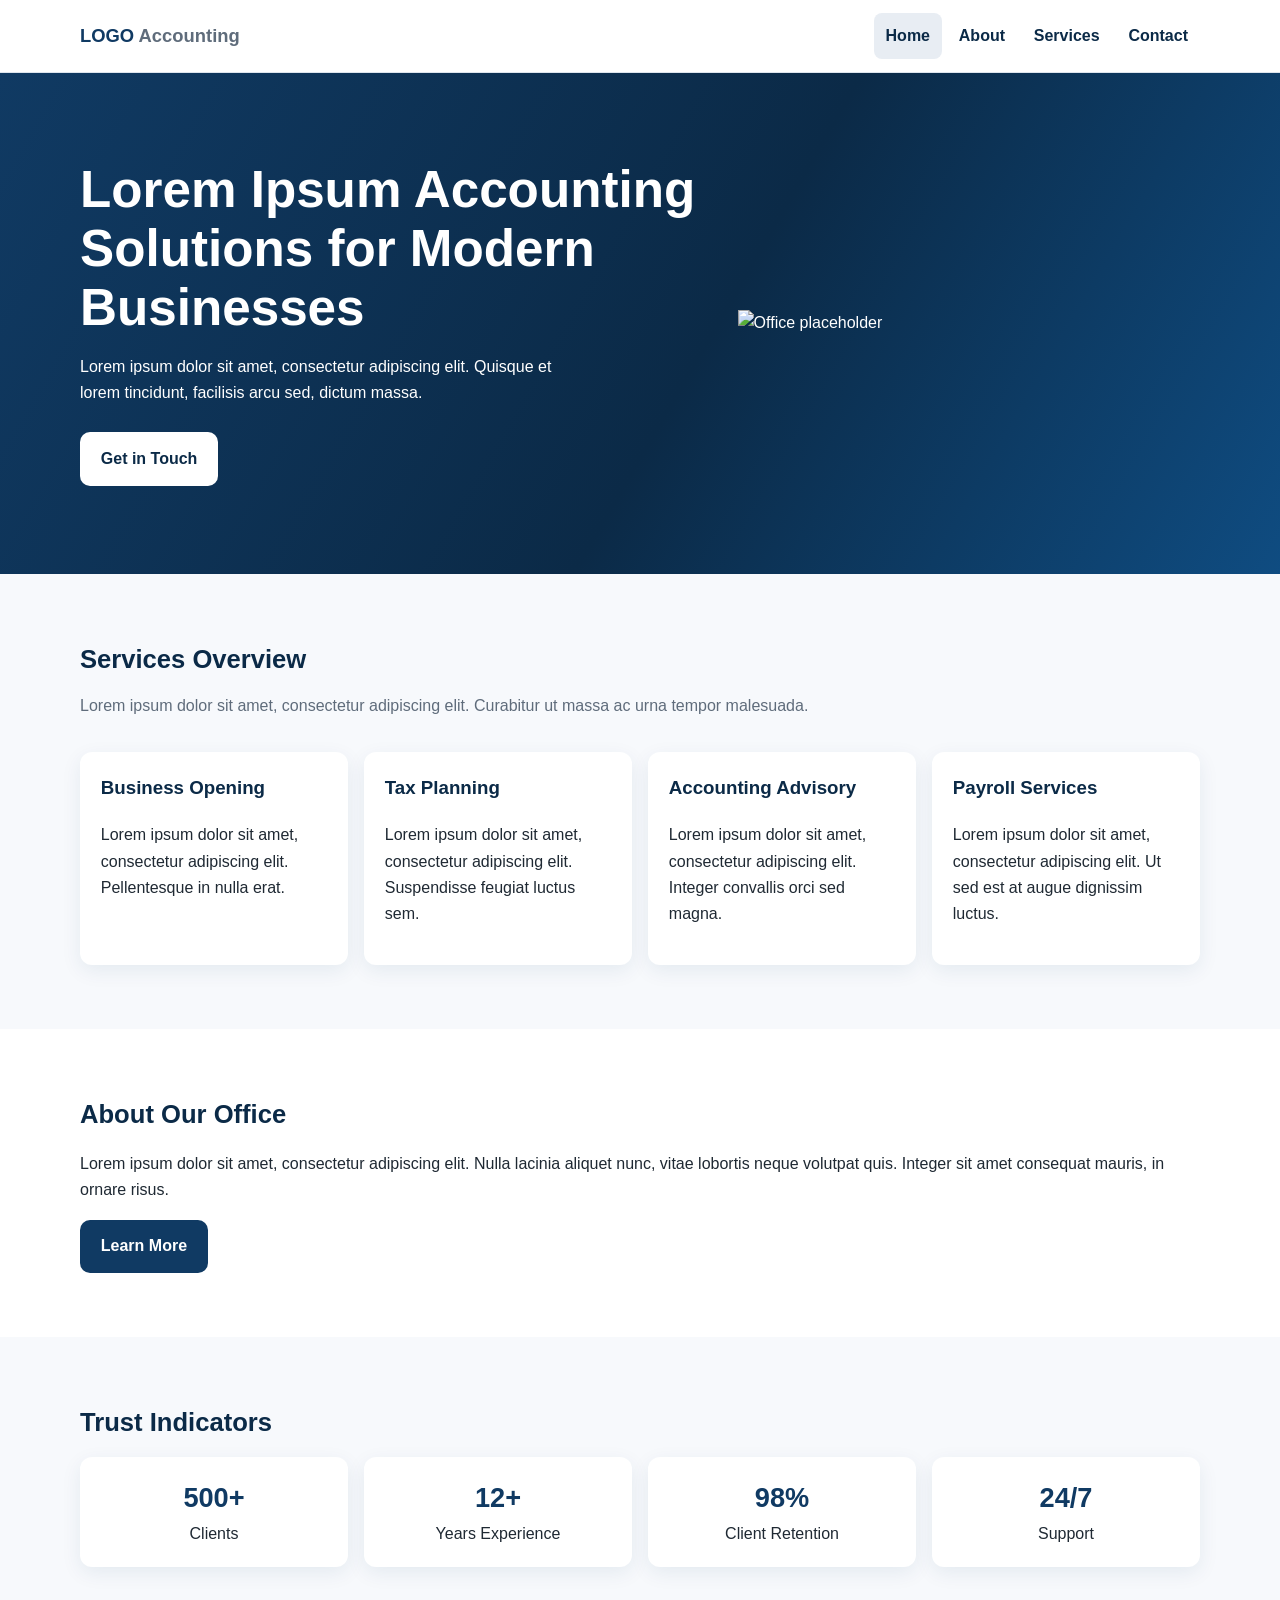
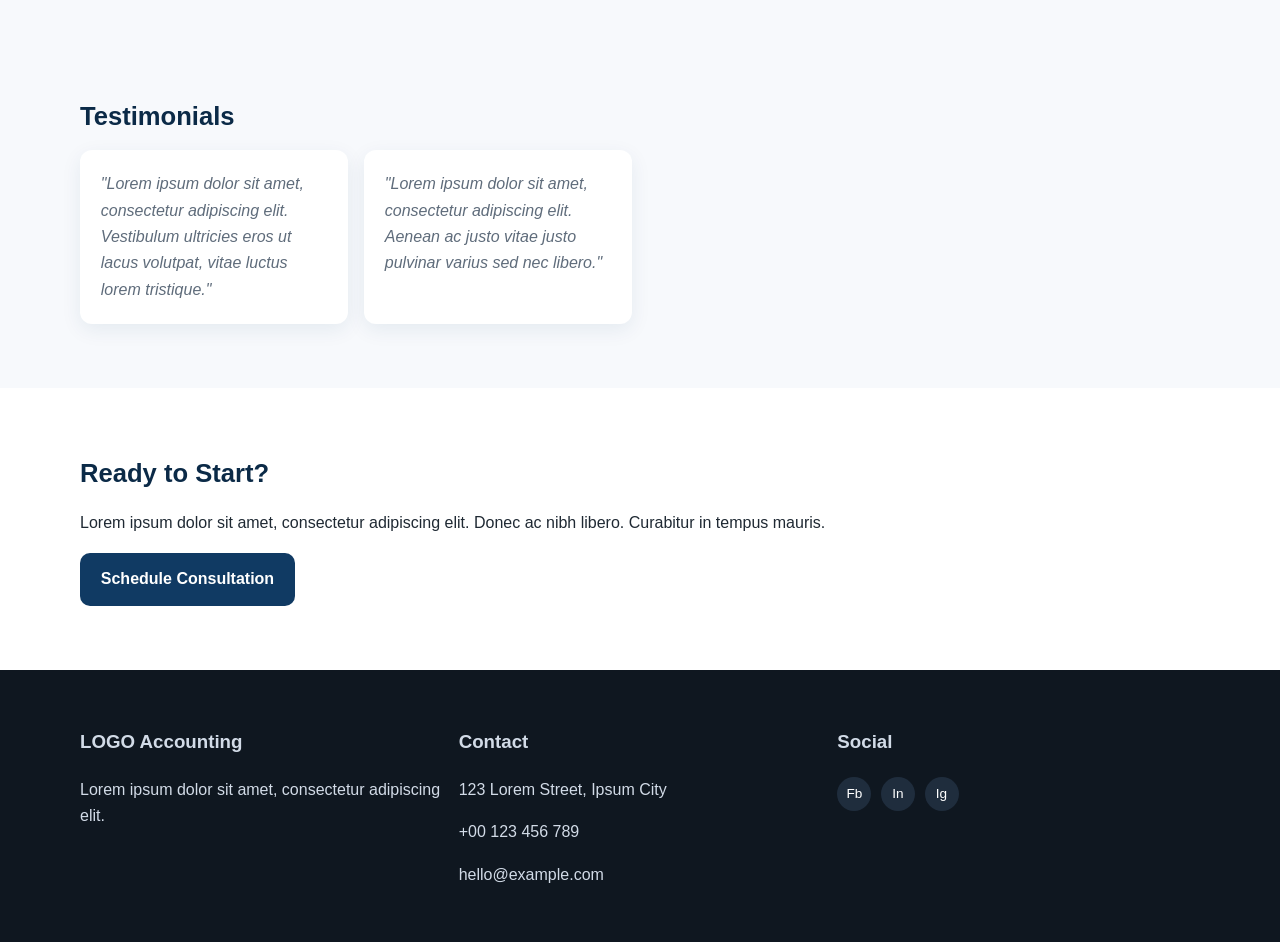
==== index.html @ 0f89babb "Move accounting website files to project root" ====
<!DOCTYPE html>
<html lang="en">
  <head>
    <meta charset="UTF-8" />
    <meta name="viewport" content="width=device-width, initial-scale=1.0" />
    <meta
      name="description"
      content="Lorem ipsum dolor sit amet, consectetur adipiscing elit. Integer euismod volutpat nunc in tincidunt."
    />
    <title>Accounting Office | Home</title>
    <link rel="stylesheet" href="assets/css/style.css" />
    <script src="assets/js/main.js" defer></script>
  </head>
  <body>
    <header class="site-header">
      <div class="container nav-wrap">
        <a href="index.html" class="logo">LOGO <span>Accounting</span></a>
        <button class="menu-toggle" aria-label="Toggle menu" aria-expanded="false">☰</button>
        <nav class="nav-links" aria-label="Primary navigation">
          <ul>
            <li><a class="active" href="index.html">Home</a></li>
            <li><a href="about.html">About</a></li>
            <li><a href="services.html">Services</a></li>
            <li><a href="contact.html">Contact</a></li>
          </ul>
        </nav>
      </div>
    </header>

    <main>
      <section class="hero fade-in">
        <div class="container hero-grid">
          <div>
            <h1>Lorem Ipsum Accounting Solutions for Modern Businesses</h1>
            <p>
              Lorem ipsum dolor sit amet, consectetur adipiscing elit. Quisque et
              lorem tincidunt, facilisis arcu sed, dictum massa.
            </p>
            <a class="btn btn-primary" href="contact.html">Get in Touch</a>
          </div>
          <img src="https://placehold.co/640x420/e8edf3/103a63?text=Accounting+Office" alt="Office placeholder" />
        </div>
      </section>

      <section class="section" id="services-overview">
        <div class="container">
          <h2>Services Overview</h2>
          <p class="section-subtitle">
            Lorem ipsum dolor sit amet, consectetur adipiscing elit. Curabitur ut
            massa ac urna tempor malesuada.
          </p>
          <div class="card-grid">
            <article class="card">
              <h3>Business Opening</h3>
              <p>Lorem ipsum dolor sit amet, consectetur adipiscing elit. Pellentesque in nulla erat.</p>
            </article>
            <article class="card">
              <h3>Tax Planning</h3>
              <p>Lorem ipsum dolor sit amet, consectetur adipiscing elit. Suspendisse feugiat luctus sem.</p>
            </article>
            <article class="card">
              <h3>Accounting Advisory</h3>
              <p>Lorem ipsum dolor sit amet, consectetur adipiscing elit. Integer convallis orci sed magna.</p>
            </article>
            <article class="card">
              <h3>Payroll Services</h3>
              <p>Lorem ipsum dolor sit amet, consectetur adipiscing elit. Ut sed est at augue dignissim luctus.</p>
            </article>
          </div>
        </div>
      </section>

      <section class="section about-preview">
        <div class="container">
          <h2>About Our Office</h2>
          <p>
            Lorem ipsum dolor sit amet, consectetur adipiscing elit. Nulla lacinia
            aliquet nunc, vitae lobortis neque volutpat quis. Integer sit amet
            consequat mauris, in ornare risus.
          </p>
          <a class="btn btn-secondary" href="about.html">Learn More</a>
        </div>
      </section>

      <section class="section">
        <div class="container">
          <h2>Trust Indicators</h2>
          <div class="stats-grid">
            <div class="stat"><strong>500+</strong>Clients</div>
            <div class="stat"><strong>12+</strong>Years Experience</div>
            <div class="stat"><strong>98%</strong>Client Retention</div>
            <div class="stat"><strong>24/7</strong>Support</div>
          </div>
        </div>
      </section>

      <section class="section testimonials">
        <div class="container">
          <h2>Testimonials</h2>
          <div class="card-grid">
            <article class="card">
              <blockquote>
                "Lorem ipsum dolor sit amet, consectetur adipiscing elit. Vestibulum
                ultricies eros ut lacus volutpat, vitae luctus lorem tristique."
              </blockquote>
            </article>
            <article class="card">
              <blockquote>
                "Lorem ipsum dolor sit amet, consectetur adipiscing elit. Aenean ac
                justo vitae justo pulvinar varius sed nec libero."
              </blockquote>
            </article>
          </div>
        </div>
      </section>

      <section class="section cta">
        <div class="container">
          <h2>Ready to Start?</h2>
          <p>
            Lorem ipsum dolor sit amet, consectetur adipiscing elit. Donec ac nibh
            libero. Curabitur in tempus mauris.
          </p>
          <a class="btn btn-secondary" href="contact.html">Schedule Consultation</a>
        </div>
      </section>
    </main>

    <footer class="site-footer">
      <div class="container footer-grid">
        <div>
          <h3>LOGO Accounting</h3>
          <p>Lorem ipsum dolor sit amet, consectetur adipiscing elit.</p>
        </div>
        <div>
          <h3>Contact</h3>
          <p>123 Lorem Street, Ipsum City</p>
          <p>+00 123 456 789</p>
          <p>hello@example.com</p>
        </div>
        <div>
          <h3>Social</h3>
          <ul class="social-list">
            <li><a href="#" aria-label="Facebook">Fb</a></li>
            <li><a href="#" aria-label="LinkedIn">In</a></li>
            <li><a href="#" aria-label="Instagram">Ig</a></li>
          </ul>
        </div>
      </div>
    </footer>
  </body>
</html>
---- assets/css/style.css ----
:root {
  --color-primary: #103a63;
  --color-primary-dark: #0b2a47;
  --color-secondary: #e8edf3;
  --color-text: #1f2933;
  --color-muted: #5f6c7b;
  --color-bg: #f7f9fc;
  --color-white: #ffffff;
  --shadow-sm: 0 6px 20px rgba(16, 58, 99, 0.08);
  --shadow-md: 0 14px 30px rgba(16, 58, 99, 0.12);
  --radius: 12px;
  --container: 1120px;
}

* {
  box-sizing: border-box;
}

html {
  scroll-behavior: smooth;
}

body {
  margin: 0;
  font-family: "Inter", "Segoe UI", Arial, sans-serif;
  color: var(--color-text);
  background: var(--color-bg);
  line-height: 1.65;
}

a {
  color: inherit;
  text-decoration: none;
}

img {
  max-width: 100%;
  display: block;
}

.container {
  width: min(100% - 2rem, var(--container));
  margin-inline: auto;
}

.section {
  padding: 4rem 0;
}

.section h2 {
  margin: 0 0 0.85rem;
  font-size: clamp(1.5rem, 2vw, 2rem);
  color: var(--color-primary-dark);
}

.section-subtitle {
  margin: 0 0 2rem;
  color: var(--color-muted);
}

.site-header {
  position: sticky;
  top: 0;
  z-index: 1000;
  background: rgba(255, 255, 255, 0.95);
  backdrop-filter: blur(5px);
  border-bottom: 1px solid #dee5ed;
}

.nav-wrap {
  display: flex;
  align-items: center;
  justify-content: space-between;
  min-height: 72px;
  gap: 1rem;
}

.logo {
  font-size: 1.15rem;
  font-weight: 800;
  color: var(--color-primary);
}

.logo span {
  color: var(--color-muted);
}

.menu-toggle {
  border: 0;
  background: transparent;
  font-size: 1.6rem;
  color: var(--color-primary);
  cursor: pointer;
}

.nav-links {
  display: none;
  position: absolute;
  top: 72px;
  left: 0;
  right: 0;
  background: var(--color-white);
  border-bottom: 1px solid #dee5ed;
  box-shadow: var(--shadow-sm);
  padding: 1rem;
}

.nav-links.open {
  display: block;
}

.nav-links ul {
  list-style: none;
  margin: 0;
  padding: 0;
  display: grid;
  gap: 0.5rem;
}

.nav-links a {
  display: block;
  padding: 0.6rem 0.75rem;
  border-radius: 8px;
  color: var(--color-primary-dark);
  font-weight: 600;
}

.nav-links a:hover,
.nav-links a.active {
  background: var(--color-secondary);
}

.hero {
  background: linear-gradient(120deg, #103a63 0%, #0b2a47 55%, #0f4c81 100%);
  color: var(--color-white);
  padding: 5.5rem 0;
}

.hero-grid {
  display: grid;
  gap: 2rem;
  align-items: center;
}

.hero h1 {
  margin: 0 0 1rem;
  font-size: clamp(2rem, 4.2vw, 3.2rem);
  line-height: 1.15;
}

.hero p {
  margin: 0 0 1.6rem;
  max-width: 56ch;
}

.btn {
  display: inline-block;
  padding: 0.85rem 1.3rem;
  border-radius: 10px;
  font-weight: 700;
  transition: transform 0.2s ease, box-shadow 0.2s ease;
}

.btn-primary {
  background: var(--color-white);
  color: var(--color-primary-dark);
}

.btn-secondary {
  background: var(--color-primary);
  color: var(--color-white);
}

.btn:hover {
  transform: translateY(-2px);
  box-shadow: var(--shadow-sm);
}

.card-grid {
  display: grid;
  gap: 1rem;
}

.card {
  background: var(--color-white);
  border-radius: var(--radius);
  padding: 1.3rem;
  box-shadow: var(--shadow-sm);
}

.card h3 {
  margin-top: 0;
  color: var(--color-primary-dark);
}

.about-preview,
.cta {
  background: var(--color-white);
}

.stats-grid {
  display: grid;
  grid-template-columns: repeat(2, minmax(0, 1fr));
  gap: 1rem;
}

.stat {
  text-align: center;
  padding: 1.2rem;
  background: var(--color-white);
  border-radius: var(--radius);
  box-shadow: var(--shadow-sm);
}

.stat strong {
  display: block;
  font-size: 1.7rem;
  color: var(--color-primary);
}

.testimonials blockquote {
  margin: 0;
  font-style: italic;
  color: var(--color-muted);
}

.team-grid {
  display: grid;
  gap: 1rem;
}

.team-card {
  background: var(--color-white);
  border-radius: var(--radius);
  box-shadow: var(--shadow-sm);
  overflow: hidden;
}

.team-card img {
  width: 100%;
  aspect-ratio: 4 / 3;
  object-fit: cover;
}

.team-content {
  padding: 1rem;
}

.service-list {
  display: grid;
  gap: 1rem;
}

.contact-grid {
  display: grid;
  gap: 1.2rem;
}

.contact-form {
  background: var(--color-white);
  border-radius: var(--radius);
  box-shadow: var(--shadow-sm);
  padding: 1.2rem;
}

.form-group {
  display: grid;
  gap: 0.35rem;
  margin-bottom: 0.9rem;
}

input,
textarea {
  width: 100%;
  border: 1px solid #cad5e2;
  border-radius: 8px;
  padding: 0.8rem;
  font: inherit;
}

textarea {
  min-height: 140px;
  resize: vertical;
}

.contact-card {
  background: var(--color-white);
  border-radius: var(--radius);
  box-shadow: var(--shadow-sm);
  padding: 1.2rem;
}

.site-footer {
  background: #0f1720;
  color: #d2dbe7;
  padding: 2.4rem 0;
}

.footer-grid {
  display: grid;
  gap: 1rem;
}

.social-list {
  list-style: none;
  display: flex;
  gap: 0.6rem;
  padding: 0;
  margin: 0.8rem 0 0;
}

.social-list a {
  display: inline-flex;
  width: 34px;
  height: 34px;
  border-radius: 50%;
  background: #1f2d3d;
  align-items: center;
  justify-content: center;
  color: #fff;
  font-size: 0.85rem;
}

.fade-in {
  animation: fadeIn 0.8s ease;
}

@keyframes fadeIn {
  from {
    opacity: 0;
    transform: translateY(10px);
  }
  to {
    opacity: 1;
    transform: translateY(0);
  }
}

@media (min-width: 768px) {
  .menu-toggle {
    display: none;
  }

  .nav-links {
    display: block;
    position: static;
    border: 0;
    box-shadow: none;
    padding: 0;
  }

  .nav-links ul {
    display: flex;
    gap: 0.3rem;
  }

  .hero-grid {
    grid-template-columns: 1.15fr 0.85fr;
  }

  .card-grid {
    grid-template-columns: repeat(2, minmax(0, 1fr));
  }

  .team-grid {
    grid-template-columns: repeat(3, minmax(0, 1fr));
  }

  .service-list {
    grid-template-columns: repeat(2, minmax(0, 1fr));
  }

  .contact-grid {
    grid-template-columns: 1.2fr 0.8fr;
  }

  .footer-grid {
    grid-template-columns: repeat(3, minmax(0, 1fr));
  }
}

@media (min-width: 980px) {
  .card-grid {
    grid-template-columns: repeat(4, minmax(0, 1fr));
  }

  .stats-grid {
    grid-template-columns: repeat(4, minmax(0, 1fr));
  }
}
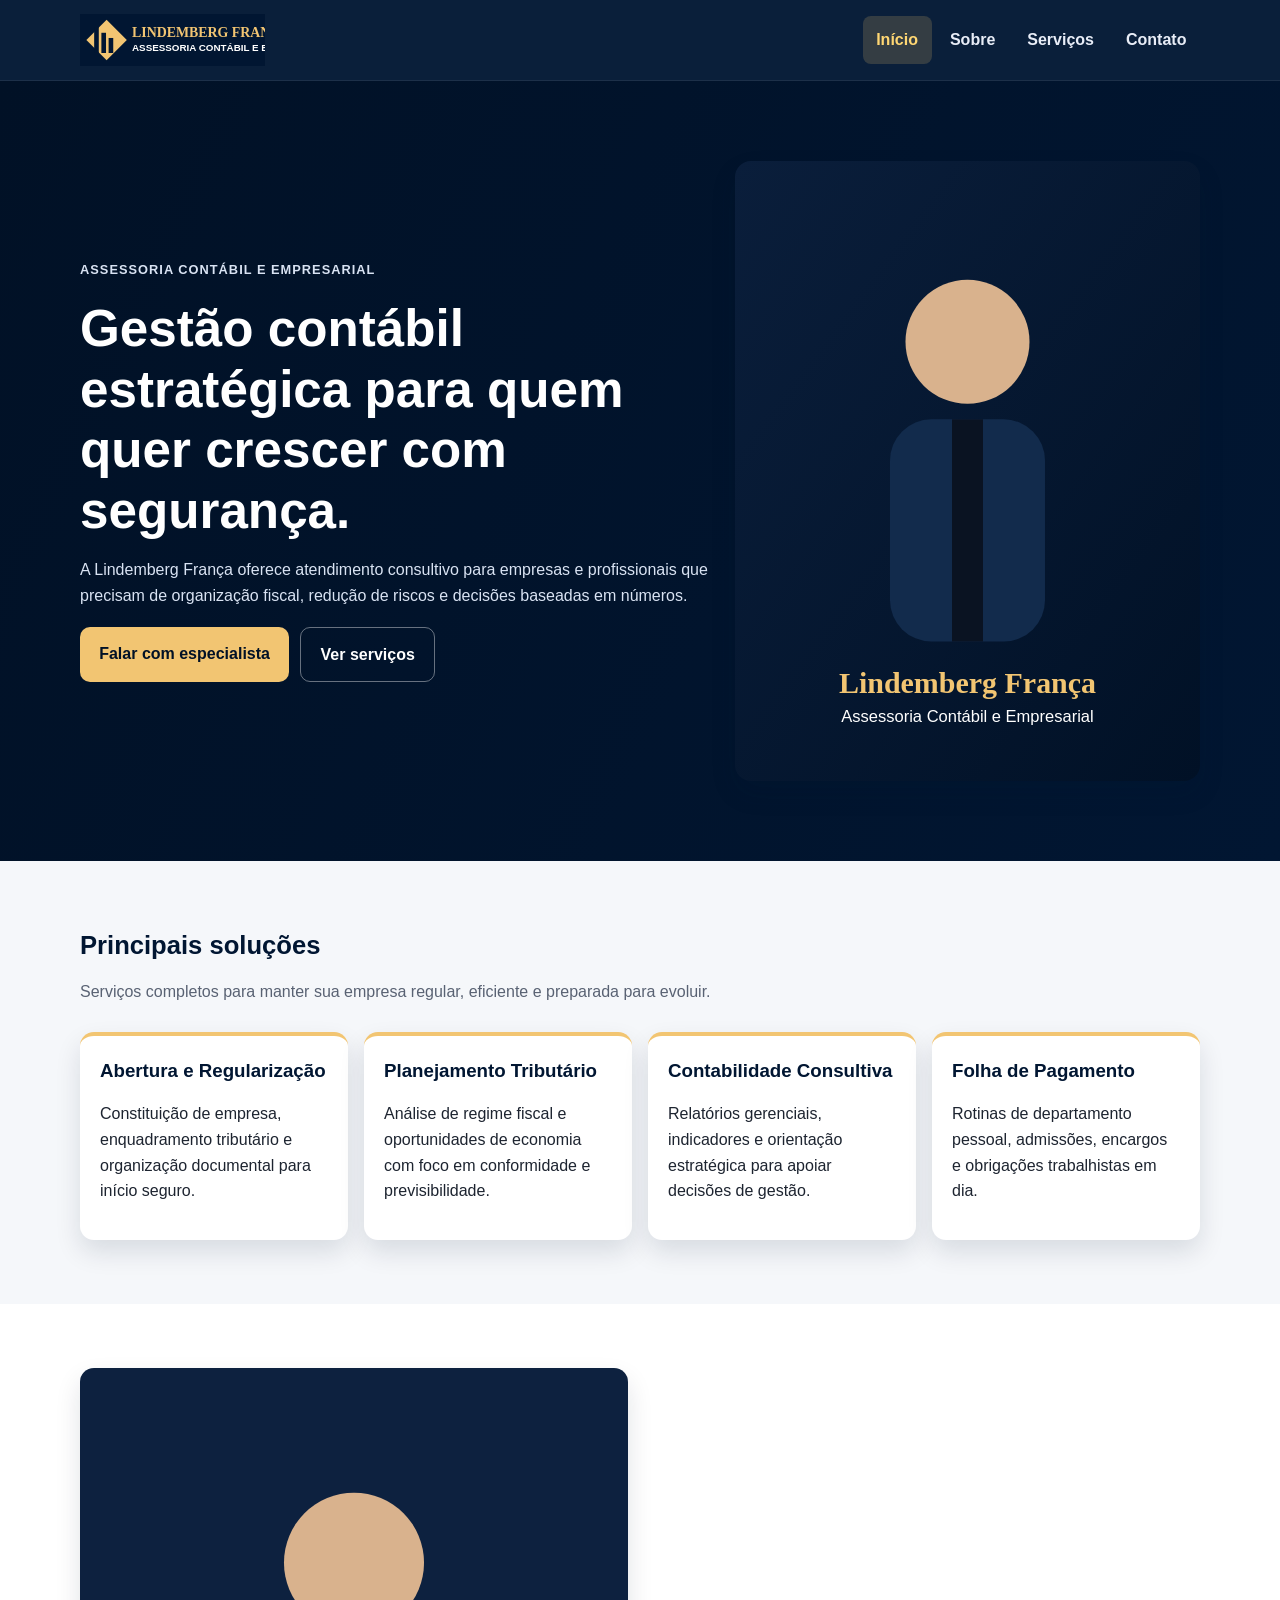
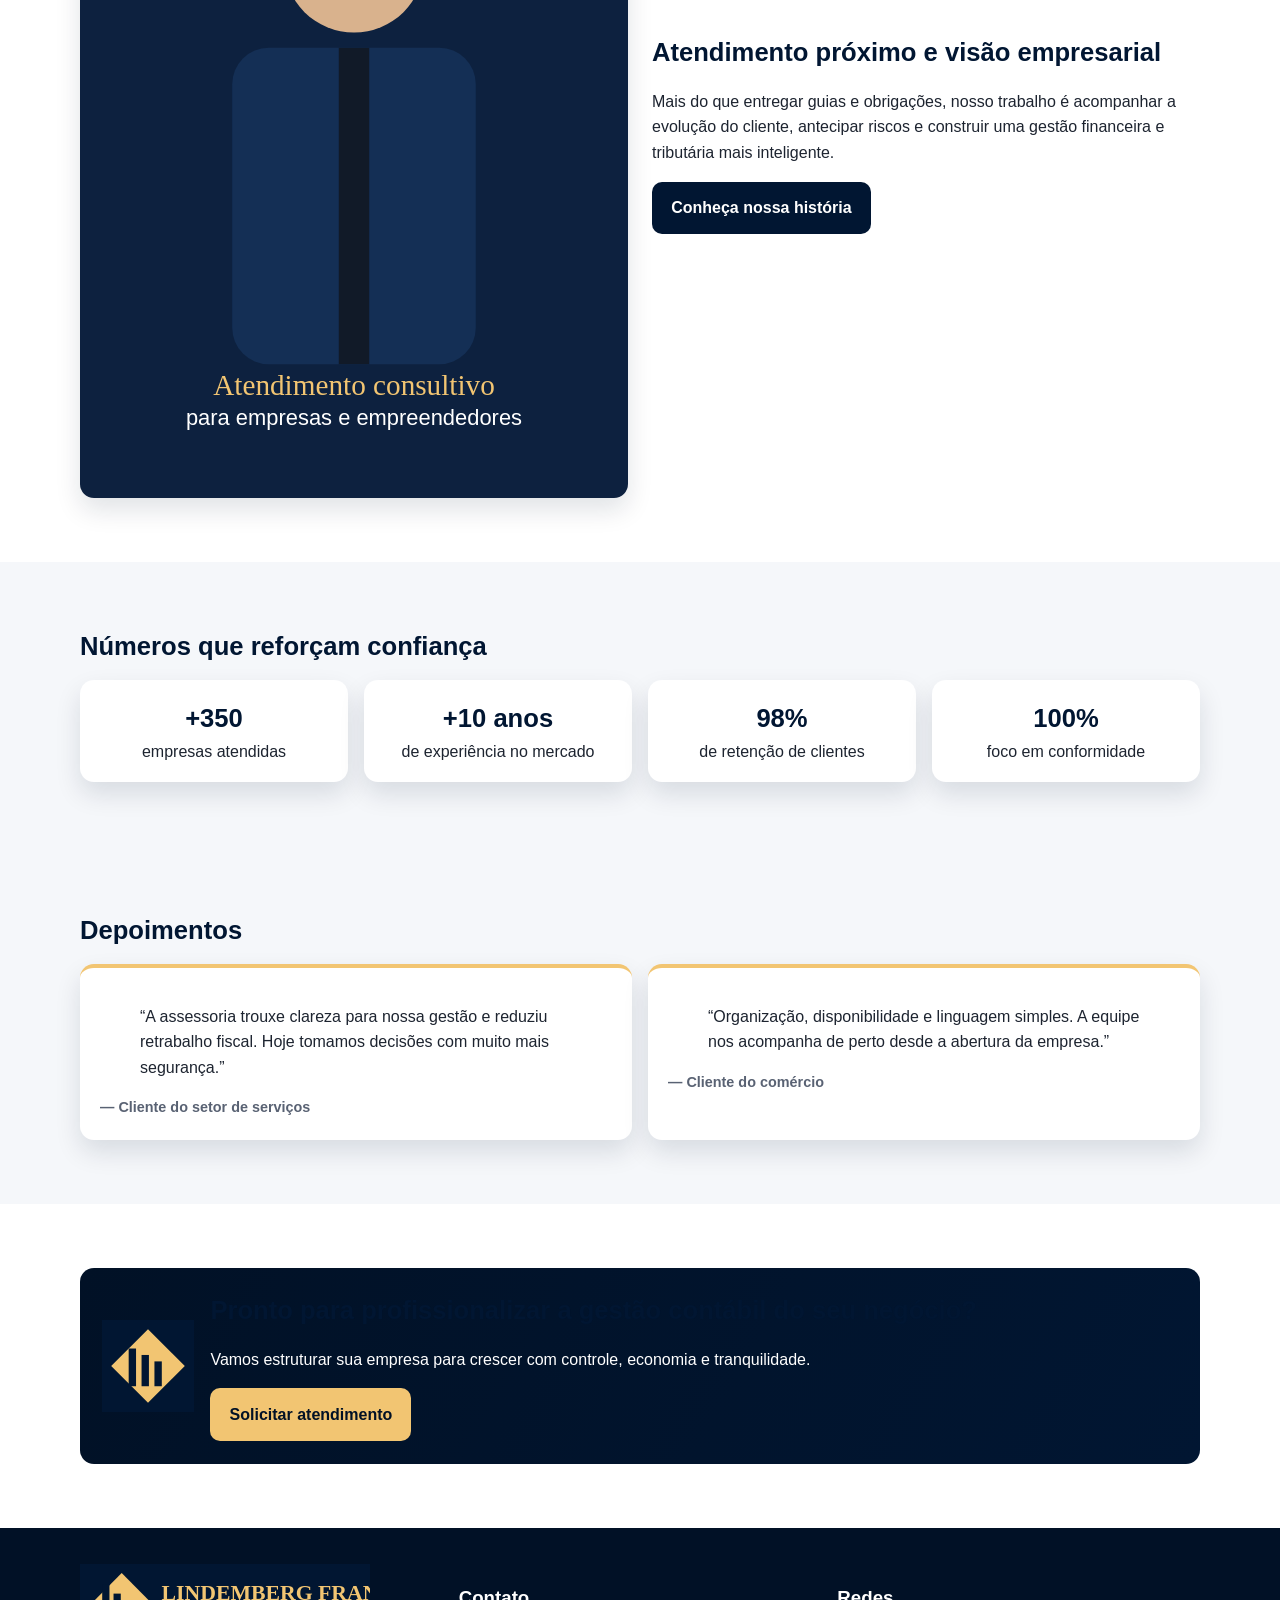
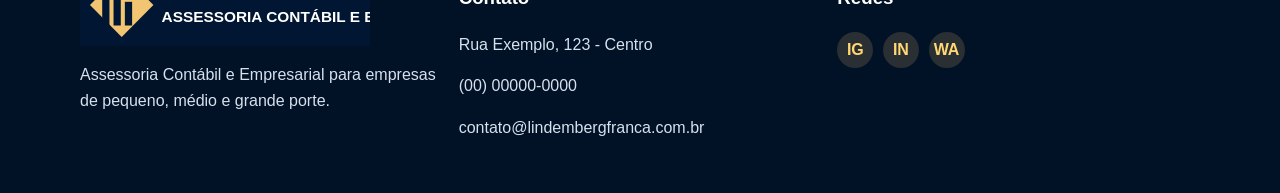
==== commit df048c89: "Replace binary image assets with SVG to unblock PR creation" ====
--- a/index.html
+++ b/index.html
@@ -1,27 +1,29 @@
 <!DOCTYPE html>
-<html lang="en">
+<html lang="pt-BR">
   <head>
     <meta charset="UTF-8" />
     <meta name="viewport" content="width=device-width, initial-scale=1.0" />
     <meta
       name="description"
-      content="Lorem ipsum dolor sit amet, consectetur adipiscing elit. Integer euismod volutpat nunc in tincidunt."
+      content="Lindemberg França Assessoria Contábil e Empresarial: abertura de empresa, contabilidade, planejamento tributário, folha e consultoria para crescimento com segurança."
     />
-    <title>Accounting Office | Home</title>
+    <title>Lindemberg França | Assessoria Contábil e Empresarial</title>
     <link rel="stylesheet" href="assets/css/style.css" />
     <script src="assets/js/main.js" defer></script>
   </head>
   <body>
     <header class="site-header">
       <div class="container nav-wrap">
-        <a href="index.html" class="logo">LOGO <span>Accounting</span></a>
-        <button class="menu-toggle" aria-label="Toggle menu" aria-expanded="false">☰</button>
-        <nav class="nav-links" aria-label="Primary navigation">
+        <a href="index.html" class="logo" aria-label="Página inicial">
+          <img src="assets/img/logo-horizontal.svg" alt="Lindemberg França Assessoria Contábil e Empresarial" />
+        </a>
+        <button class="menu-toggle" aria-label="Abrir menu" aria-expanded="false">☰</button>
+        <nav class="nav-links" aria-label="Navegação principal">
           <ul>
-            <li><a class="active" href="index.html">Home</a></li>
-            <li><a href="about.html">About</a></li>
-            <li><a href="services.html">Services</a></li>
-            <li><a href="contact.html">Contact</a></li>
+            <li><a class="active" href="index.html">Início</a></li>
+            <li><a href="about.html">Sobre</a></li>
+            <li><a href="services.html">Serviços</a></li>
+            <li><a href="contact.html">Contato</a></li>
           </ul>
         </nav>
       </div>
@@ -31,97 +33,100 @@
       <section class="hero fade-in">
         <div class="container hero-grid">
           <div>
-            <h1>Lorem Ipsum Accounting Solutions for Modern Businesses</h1>
+            <p class="kicker">ASSESSORIA CONTÁBIL E EMPRESARIAL</p>
+            <h1>Gestão contábil estratégica para quem quer crescer com segurança.</h1>
             <p>
-              Lorem ipsum dolor sit amet, consectetur adipiscing elit. Quisque et
-              lorem tincidunt, facilisis arcu sed, dictum massa.
+              A Lindemberg França oferece atendimento consultivo para empresas e profissionais
+              que precisam de organização fiscal, redução de riscos e decisões baseadas em números.
             </p>
-            <a class="btn btn-primary" href="contact.html">Get in Touch</a>
+            <div class="hero-actions">
+              <a class="btn btn-gold" href="contact.html">Falar com especialista</a>
+              <a class="btn btn-outline" href="services.html">Ver serviços</a>
+            </div>
           </div>
-          <img src="https://placehold.co/640x420/e8edf3/103a63?text=Accounting+Office" alt="Office placeholder" />
+          <img src="assets/img/lindemberg-perfil-1.svg" alt="Contador Lindemberg França" class="hero-photo" />
         </div>
       </section>
 
       <section class="section" id="services-overview">
         <div class="container">
-          <h2>Services Overview</h2>
-          <p class="section-subtitle">
-            Lorem ipsum dolor sit amet, consectetur adipiscing elit. Curabitur ut
-            massa ac urna tempor malesuada.
-          </p>
+          <h2>Principais soluções</h2>
+          <p class="section-subtitle">Serviços completos para manter sua empresa regular, eficiente e preparada para evoluir.</p>
           <div class="card-grid">
             <article class="card">
-              <h3>Business Opening</h3>
-              <p>Lorem ipsum dolor sit amet, consectetur adipiscing elit. Pellentesque in nulla erat.</p>
+              <h3>Abertura e Regularização</h3>
+              <p>Constituição de empresa, enquadramento tributário e organização documental para início seguro.</p>
             </article>
             <article class="card">
-              <h3>Tax Planning</h3>
-              <p>Lorem ipsum dolor sit amet, consectetur adipiscing elit. Suspendisse feugiat luctus sem.</p>
+              <h3>Planejamento Tributário</h3>
+              <p>Análise de regime fiscal e oportunidades de economia com foco em conformidade e previsibilidade.</p>
             </article>
             <article class="card">
-              <h3>Accounting Advisory</h3>
-              <p>Lorem ipsum dolor sit amet, consectetur adipiscing elit. Integer convallis orci sed magna.</p>
+              <h3>Contabilidade Consultiva</h3>
+              <p>Relatórios gerenciais, indicadores e orientação estratégica para apoiar decisões de gestão.</p>
             </article>
             <article class="card">
-              <h3>Payroll Services</h3>
-              <p>Lorem ipsum dolor sit amet, consectetur adipiscing elit. Ut sed est at augue dignissim luctus.</p>
+              <h3>Folha de Pagamento</h3>
+              <p>Rotinas de departamento pessoal, admissões, encargos e obrigações trabalhistas em dia.</p>
             </article>
           </div>
         </div>
       </section>
 
       <section class="section about-preview">
-        <div class="container">
-          <h2>About Our Office</h2>
-          <p>
-            Lorem ipsum dolor sit amet, consectetur adipiscing elit. Nulla lacinia
-            aliquet nunc, vitae lobortis neque volutpat quis. Integer sit amet
-            consequat mauris, in ornare risus.
-          </p>
-          <a class="btn btn-secondary" href="about.html">Learn More</a>
+        <div class="container split">
+          <img src="assets/img/lindemberg-perfil-3.svg" alt="Lindemberg França em retrato profissional" class="portrait" />
+          <div>
+            <h2>Atendimento próximo e visão empresarial</h2>
+            <p>
+              Mais do que entregar guias e obrigações, nosso trabalho é acompanhar a evolução do cliente,
+              antecipar riscos e construir uma gestão financeira e tributária mais inteligente.
+            </p>
+            <a class="btn btn-navy" href="about.html">Conheça nossa história</a>
+          </div>
         </div>
       </section>
 
       <section class="section">
         <div class="container">
-          <h2>Trust Indicators</h2>
+          <h2>Números que reforçam confiança</h2>
           <div class="stats-grid">
-            <div class="stat"><strong>500+</strong>Clients</div>
-            <div class="stat"><strong>12+</strong>Years Experience</div>
-            <div class="stat"><strong>98%</strong>Client Retention</div>
-            <div class="stat"><strong>24/7</strong>Support</div>
+            <div class="stat"><strong>+350</strong>empresas atendidas</div>
+            <div class="stat"><strong>+10 anos</strong>de experiência no mercado</div>
+            <div class="stat"><strong>98%</strong>de retenção de clientes</div>
+            <div class="stat"><strong>100%</strong>foco em conformidade</div>
           </div>
         </div>
       </section>
 
       <section class="section testimonials">
         <div class="container">
-          <h2>Testimonials</h2>
-          <div class="card-grid">
+          <h2>Depoimentos</h2>
+          <div class="card-grid cols-2">
             <article class="card">
               <blockquote>
-                "Lorem ipsum dolor sit amet, consectetur adipiscing elit. Vestibulum
-                ultricies eros ut lacus volutpat, vitae luctus lorem tristique."
+                “A assessoria trouxe clareza para nossa gestão e reduziu retrabalho fiscal. Hoje tomamos decisões com muito mais segurança.”
               </blockquote>
+              <p class="quote-author">— Cliente do setor de serviços</p>
             </article>
             <article class="card">
               <blockquote>
-                "Lorem ipsum dolor sit amet, consectetur adipiscing elit. Aenean ac
-                justo vitae justo pulvinar varius sed nec libero."
+                “Organização, disponibilidade e linguagem simples. A equipe nos acompanha de perto desde a abertura da empresa.”
               </blockquote>
+              <p class="quote-author">— Cliente do comércio</p>
             </article>
           </div>
         </div>
       </section>
 
       <section class="section cta">
-        <div class="container">
-          <h2>Ready to Start?</h2>
-          <p>
-            Lorem ipsum dolor sit amet, consectetur adipiscing elit. Donec ac nibh
-            libero. Curabitur in tempus mauris.
-          </p>
-          <a class="btn btn-secondary" href="contact.html">Schedule Consultation</a>
+        <div class="container cta-box">
+          <img src="assets/img/logo-icone.svg" alt="Ícone da marca Lindemberg França" />
+          <div>
+            <h2>Pronto para profissionalizar a gestão contábil do seu negócio?</h2>
+            <p>Vamos estruturar sua empresa para crescer com controle, economia e tranquilidade.</p>
+            <a class="btn btn-gold" href="contact.html">Solicitar atendimento</a>
+          </div>
         </div>
       </section>
     </main>
@@ -129,21 +134,21 @@
     <footer class="site-footer">
       <div class="container footer-grid">
         <div>
-          <h3>LOGO Accounting</h3>
-          <p>Lorem ipsum dolor sit amet, consectetur adipiscing elit.</p>
+          <img src="assets/img/logo-horizontal.svg" alt="Lindemberg França" class="footer-logo" />
+          <p>Assessoria Contábil e Empresarial para empresas de pequeno, médio e grande porte.</p>
         </div>
         <div>
-          <h3>Contact</h3>
-          <p>123 Lorem Street, Ipsum City</p>
-          <p>+00 123 456 789</p>
-          <p>hello@example.com</p>
+          <h3>Contato</h3>
+          <p>Rua Exemplo, 123 - Centro</p>
+          <p>(00) 00000-0000</p>
+          <p>contato@lindembergfranca.com.br</p>
         </div>
         <div>
-          <h3>Social</h3>
+          <h3>Redes</h3>
           <ul class="social-list">
-            <li><a href="#" aria-label="Facebook">Fb</a></li>
-            <li><a href="#" aria-label="LinkedIn">In</a></li>
-            <li><a href="#" aria-label="Instagram">Ig</a></li>
+            <li><a href="#" aria-label="Instagram">IG</a></li>
+            <li><a href="#" aria-label="LinkedIn">IN</a></li>
+            <li><a href="#" aria-label="WhatsApp">WA</a></li>
           </ul>
         </div>
       </div>
--- a/assets/css/style.css
+++ b/assets/css/style.css
@@ -1,390 +1,136 @@
 :root {
-  --color-primary: #103a63;
-  --color-primary-dark: #0b2a47;
-  --color-secondary: #e8edf3;
-  --color-text: #1f2933;
-  --color-muted: #5f6c7b;
-  --color-bg: #f7f9fc;
-  --color-white: #ffffff;
-  --shadow-sm: 0 6px 20px rgba(16, 58, 99, 0.08);
-  --shadow-md: 0 14px 30px rgba(16, 58, 99, 0.12);
-  --radius: 12px;
+  --navy: #011632;
+  --navy-2: #011126;
+  --blue: #080c59;
+  --gold: #f2c572;
+  --gold-soft: #ffd773;
+  --white: #ffffff;
+  --text: #1d2430;
+  --muted: #596273;
+  --bg: #f5f7fa;
+  --radius: 14px;
+  --shadow: 0 12px 26px rgba(1, 22, 50, 0.12);
   --container: 1120px;
 }
 
-* {
-  box-sizing: border-box;
+* { box-sizing: border-box; }
+html { scroll-behavior: smooth; }
+body {
+  margin: 0;
+  font-family: "Open Sans", "Segoe UI", Arial, sans-serif;
+  color: var(--text);
+  background: var(--bg);
+  line-height: 1.6;
+}
+a { color: inherit; text-decoration: none; }
+img { max-width: 100%; display: block; }
+
+.container { width: min(100% - 2rem, var(--container)); margin-inline: auto; }
+.section { padding: 4rem 0; }
+.section h2 { margin: 0 0 .8rem; color: var(--navy); font-size: clamp(1.5rem, 2vw, 2rem); }
+.section-subtitle { margin: 0 0 1.7rem; color: var(--muted); }
+
+.site-header {
+  position: sticky; top: 0; z-index: 1000;
+  background: rgba(1, 22, 50, .96); border-bottom: 1px solid rgba(255,255,255,.08);
+}
+.nav-wrap { min-height: 80px; display: flex; align-items: center; justify-content: space-between; gap: 1rem; }
+.logo img { height: 52px; width: auto; }
+.menu-toggle { border: 0; background: transparent; color: #fff; font-size: 1.8rem; cursor: pointer; }
+.nav-links {
+  display: none; position: absolute; left: 0; right: 0; top: 80px;
+  background: var(--navy-2); padding: 1rem; border-bottom: 1px solid rgba(255,255,255,.1);
+}
+.nav-links.open { display: block; }
+.nav-links ul { list-style: none; margin: 0; padding: 0; display: grid; gap: .3rem; }
+.nav-links a { display: block; padding: .7rem .85rem; border-radius: 8px; color: #e8edf7; font-weight: 700; }
+.nav-links a:hover, .nav-links a.active { background: rgba(242,197,114,.18); color: var(--gold-soft); }
+
+.hero {
+  background: linear-gradient(115deg, var(--navy-2), var(--navy));
+  color: #fff;
+  padding: 5rem 0;
+}
+.hero-small { padding: 3.4rem 0; }
+.kicker { margin: 0 0 .4rem; letter-spacing: .08em; font-size: .8rem; color: var(--gold-soft); font-weight: 700; }
+.hero-grid { display: grid; gap: 1.6rem; align-items: center; }
+.hero h1 { margin: 0 0 1rem; font-size: clamp(2rem, 4.5vw, 3.2rem); line-height: 1.18; }
+.hero p { margin: 0 0 1.2rem; color: #d9e3f3; }
+.hero-photo { border-radius: 16px; box-shadow: var(--shadow); max-height: 620px; object-fit: cover; width: 100%; }
+.hero-actions { display: flex; flex-wrap: wrap; gap: .7rem; }
+
+.btn {
+  display: inline-block; padding: .85rem 1.2rem; border-radius: 10px; font-weight: 700;
+  transition: .2s ease transform, .2s ease box-shadow;
+}
+.btn:hover { transform: translateY(-2px); box-shadow: var(--shadow); }
+.btn-gold { background: var(--gold); color: var(--navy-2); }
+.btn-outline { border: 1px solid rgba(255,255,255,.4); color: #fff; }
+.btn-navy { background: var(--navy); color: #fff; }
+
+.card-grid, .service-list, .stats-grid, .footer-grid, .contact-grid, .split { display: grid; gap: 1rem; }
+.card {
+  background: #fff; padding: 1.25rem; border-radius: var(--radius); box-shadow: var(--shadow);
+  border-top: 4px solid var(--gold);
+}
+.card h3 { margin: 0 0 .5rem; color: var(--navy); }
+.about-preview, .cta { background: #fff; }
+
+.portrait, .brand-guide, .contact-photo { border-radius: var(--radius); box-shadow: var(--shadow); }
+.contact-photo { margin-bottom: 1rem; }
+
+.stat {
+  text-align: center; background: #fff; border-radius: var(--radius); padding: 1.1rem;
+  box-shadow: var(--shadow);
+}
+.stat strong { display: block; color: var(--navy); font-size: 1.6rem; }
+.quote-author { margin: .8rem 0 0; color: var(--muted); font-weight: 700; font-size: .9rem; }
+
+.cta-box {
+  background: linear-gradient(120deg, var(--navy-2), var(--navy)); color: #fff;
+  padding: 1.4rem; border-radius: var(--radius); display: grid; gap: 1rem; align-items: center;
+}
+.cta-box img { width: 92px; }
+
+.contact-form, .contact-card {
+  background: #fff; border-radius: var(--radius); box-shadow: var(--shadow); padding: 1.2rem;
+}
+.form-group { display: grid; gap: .35rem; margin-bottom: .85rem; }
+label { font-weight: 700; color: var(--navy); }
+input, textarea {
+  width: 100%; border: 1px solid #c8d2de; border-radius: 10px; padding: .8rem; font: inherit;
+}
+textarea { min-height: 140px; resize: vertical; }
+
+.site-footer { background: var(--navy-2); color: #d7e1ee; padding: 2.3rem 0; }
+.site-footer h3 { color: #fff; }
+.footer-logo { max-width: 290px; }
+.social-list { list-style: none; display: flex; gap: .6rem; margin: .6rem 0 0; padding: 0; }
+.social-list a {
+  width: 36px; height: 36px; border-radius: 50%; display: inline-flex; align-items: center; justify-content: center;
+  background: rgba(242,197,114,.17); color: var(--gold-soft); font-weight: 700;
 }
 
-html {
-  scroll-behavior: smooth;
+.fade-in { animation: fadeIn .75s ease; }
+@keyframes fadeIn { from { opacity: 0; transform: translateY(8px);} to { opacity: 1; transform: translateY(0);} }
+
+@media (min-width: 768px) {
+  .menu-toggle { display: none; }
+  .nav-links { display: block; position: static; border: 0; padding: 0; background: transparent; }
+  .nav-links ul { display: flex; }
+  .hero-grid { grid-template-columns: 1.15fr .85fr; }
+  .card-grid { grid-template-columns: repeat(2, minmax(0, 1fr)); }
+  .service-list { grid-template-columns: repeat(2, minmax(0, 1fr)); }
+  .stats-grid { grid-template-columns: repeat(2, minmax(0, 1fr)); }
+  .split { grid-template-columns: 1fr 1fr; align-items: center; gap: 1.5rem; }
+  .contact-grid { grid-template-columns: 1.15fr .85fr; }
+  .cta-box { grid-template-columns: auto 1fr; }
+  .footer-grid { grid-template-columns: repeat(3, minmax(0, 1fr)); }
 }
 
-body {
-  margin: 0;
-  font-family: "Inter", "Segoe UI", Arial, sans-serif;
-  color: var(--color-text);
-  background: var(--color-bg);
-  line-height: 1.65;
+@media (min-width: 992px) {
+  .card-grid { grid-template-columns: repeat(4, minmax(0, 1fr)); }
+  .card-grid.cols-2 { grid-template-columns: repeat(2, minmax(0, 1fr)); }
+  .card-grid.cols-3 { grid-template-columns: repeat(3, minmax(0, 1fr)); }
+  .stats-grid { grid-template-columns: repeat(4, minmax(0, 1fr)); }
 }
-
-a {
-  color: inherit;
-  text-decoration: none;
-}
-
-img {
-  max-width: 100%;
-  display: block;
-}
-
-.container {
-  width: min(100% - 2rem, var(--container));
-  margin-inline: auto;
-}
-
-.section {
-  padding: 4rem 0;
-}
-
-.section h2 {
-  margin: 0 0 0.85rem;
-  font-size: clamp(1.5rem, 2vw, 2rem);
-  color: var(--color-primary-dark);
-}
-
-.section-subtitle {
-  margin: 0 0 2rem;
-  color: var(--color-muted);
-}
-
-.site-header {
-  position: sticky;
-  top: 0;
-  z-index: 1000;
-  background: rgba(255, 255, 255, 0.95);
-  backdrop-filter: blur(5px);
-  border-bottom: 1px solid #dee5ed;
-}
-
-.nav-wrap {
-  display: flex;
-  align-items: center;
-  justify-content: space-between;
-  min-height: 72px;
-  gap: 1rem;
-}
-
-.logo {
-  font-size: 1.15rem;
-  font-weight: 800;
-  color: var(--color-primary);
-}
-
-.logo span {
-  color: var(--color-muted);
-}
-
-.menu-toggle {
-  border: 0;
-  background: transparent;
-  font-size: 1.6rem;
-  color: var(--color-primary);
-  cursor: pointer;
-}
-
-.nav-links {
-  display: none;
-  position: absolute;
-  top: 72px;
-  left: 0;
-  right: 0;
-  background: var(--color-white);
-  border-bottom: 1px solid #dee5ed;
-  box-shadow: var(--shadow-sm);
-  padding: 1rem;
-}
-
-.nav-links.open {
-  display: block;
-}
-
-.nav-links ul {
-  list-style: none;
-  margin: 0;
-  padding: 0;
-  display: grid;
-  gap: 0.5rem;
-}
-
-.nav-links a {
-  display: block;
-  padding: 0.6rem 0.75rem;
-  border-radius: 8px;
-  color: var(--color-primary-dark);
-  font-weight: 600;
-}
-
-.nav-links a:hover,
-.nav-links a.active {
-  background: var(--color-secondary);
-}
-
-.hero {
-  background: linear-gradient(120deg, #103a63 0%, #0b2a47 55%, #0f4c81 100%);
-  color: var(--color-white);
-  padding: 5.5rem 0;
-}
-
-.hero-grid {
-  display: grid;
-  gap: 2rem;
-  align-items: center;
-}
-
-.hero h1 {
-  margin: 0 0 1rem;
-  font-size: clamp(2rem, 4.2vw, 3.2rem);
-  line-height: 1.15;
-}
-
-.hero p {
-  margin: 0 0 1.6rem;
-  max-width: 56ch;
-}
-
-.btn {
-  display: inline-block;
-  padding: 0.85rem 1.3rem;
-  border-radius: 10px;
-  font-weight: 700;
-  transition: transform 0.2s ease, box-shadow 0.2s ease;
-}
-
-.btn-primary {
-  background: var(--color-white);
-  color: var(--color-primary-dark);
-}
-
-.btn-secondary {
-  background: var(--color-primary);
-  color: var(--color-white);
-}
-
-.btn:hover {
-  transform: translateY(-2px);
-  box-shadow: var(--shadow-sm);
-}
-
-.card-grid {
-  display: grid;
-  gap: 1rem;
-}
-
-.card {
-  background: var(--color-white);
-  border-radius: var(--radius);
-  padding: 1.3rem;
-  box-shadow: var(--shadow-sm);
-}
-
-.card h3 {
-  margin-top: 0;
-  color: var(--color-primary-dark);
-}
-
-.about-preview,
-.cta {
-  background: var(--color-white);
-}
-
-.stats-grid {
-  display: grid;
-  grid-template-columns: repeat(2, minmax(0, 1fr));
-  gap: 1rem;
-}
-
-.stat {
-  text-align: center;
-  padding: 1.2rem;
-  background: var(--color-white);
-  border-radius: var(--radius);
-  box-shadow: var(--shadow-sm);
-}
-
-.stat strong {
-  display: block;
-  font-size: 1.7rem;
-  color: var(--color-primary);
-}
-
-.testimonials blockquote {
-  margin: 0;
-  font-style: italic;
-  color: var(--color-muted);
-}
-
-.team-grid {
-  display: grid;
-  gap: 1rem;
-}
-
-.team-card {
-  background: var(--color-white);
-  border-radius: var(--radius);
-  box-shadow: var(--shadow-sm);
-  overflow: hidden;
-}
-
-.team-card img {
-  width: 100%;
-  aspect-ratio: 4 / 3;
-  object-fit: cover;
-}
-
-.team-content {
-  padding: 1rem;
-}
-
-.service-list {
-  display: grid;
-  gap: 1rem;
-}
-
-.contact-grid {
-  display: grid;
-  gap: 1.2rem;
-}
-
-.contact-form {
-  background: var(--color-white);
-  border-radius: var(--radius);
-  box-shadow: var(--shadow-sm);
-  padding: 1.2rem;
-}
-
-.form-group {
-  display: grid;
-  gap: 0.35rem;
-  margin-bottom: 0.9rem;
-}
-
-input,
-textarea {
-  width: 100%;
-  border: 1px solid #cad5e2;
-  border-radius: 8px;
-  padding: 0.8rem;
-  font: inherit;
-}
-
-textarea {
-  min-height: 140px;
-  resize: vertical;
-}
-
-.contact-card {
-  background: var(--color-white);
-  border-radius: var(--radius);
-  box-shadow: var(--shadow-sm);
-  padding: 1.2rem;
-}
-
-.site-footer {
-  background: #0f1720;
-  color: #d2dbe7;
-  padding: 2.4rem 0;
-}
-
-.footer-grid {
-  display: grid;
-  gap: 1rem;
-}
-
-.social-list {
-  list-style: none;
-  display: flex;
-  gap: 0.6rem;
-  padding: 0;
-  margin: 0.8rem 0 0;
-}
-
-.social-list a {
-  display: inline-flex;
-  width: 34px;
-  height: 34px;
-  border-radius: 50%;
-  background: #1f2d3d;
-  align-items: center;
-  justify-content: center;
-  color: #fff;
-  font-size: 0.85rem;
-}
-
-.fade-in {
-  animation: fadeIn 0.8s ease;
-}
-
-@keyframes fadeIn {
-  from {
-    opacity: 0;
-    transform: translateY(10px);
-  }
-  to {
-    opacity: 1;
-    transform: translateY(0);
-  }
-}
-
-@media (min-width: 768px) {
-  .menu-toggle {
-    display: none;
-  }
-
-  .nav-links {
-    display: block;
-    position: static;
-    border: 0;
-    box-shadow: none;
-    padding: 0;
-  }
-
-  .nav-links ul {
-    display: flex;
-    gap: 0.3rem;
-  }
-
-  .hero-grid {
-    grid-template-columns: 1.15fr 0.85fr;
-  }
-
-  .card-grid {
-    grid-template-columns: repeat(2, minmax(0, 1fr));
-  }
-
-  .team-grid {
-    grid-template-columns: repeat(3, minmax(0, 1fr));
-  }
-
-  .service-list {
-    grid-template-columns: repeat(2, minmax(0, 1fr));
-  }
-
-  .contact-grid {
-    grid-template-columns: 1.2fr 0.8fr;
-  }
-
-  .footer-grid {
-    grid-template-columns: repeat(3, minmax(0, 1fr));
-  }
-}
-
-@media (min-width: 980px) {
-  .card-grid {
-    grid-template-columns: repeat(4, minmax(0, 1fr));
-  }
-
-  .stats-grid {
-    grid-template-columns: repeat(4, minmax(0, 1fr));
-  }
-}
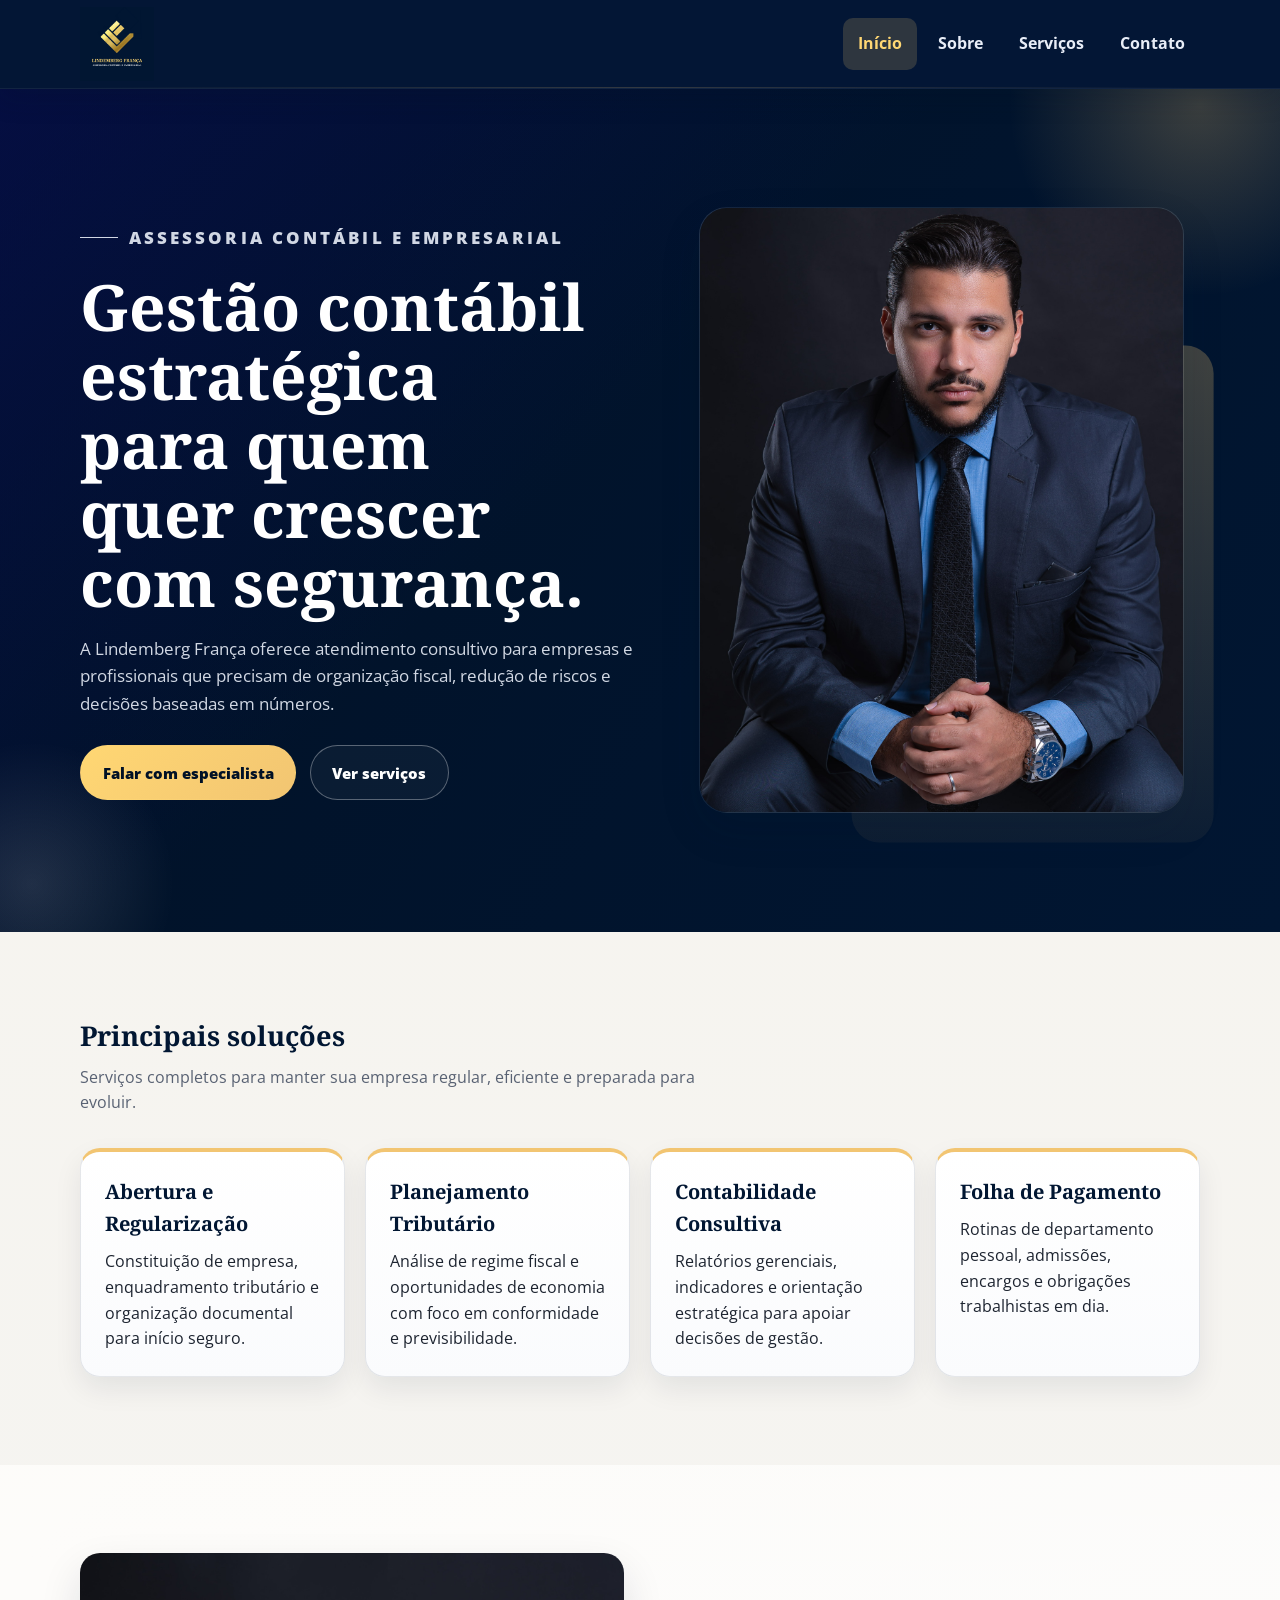
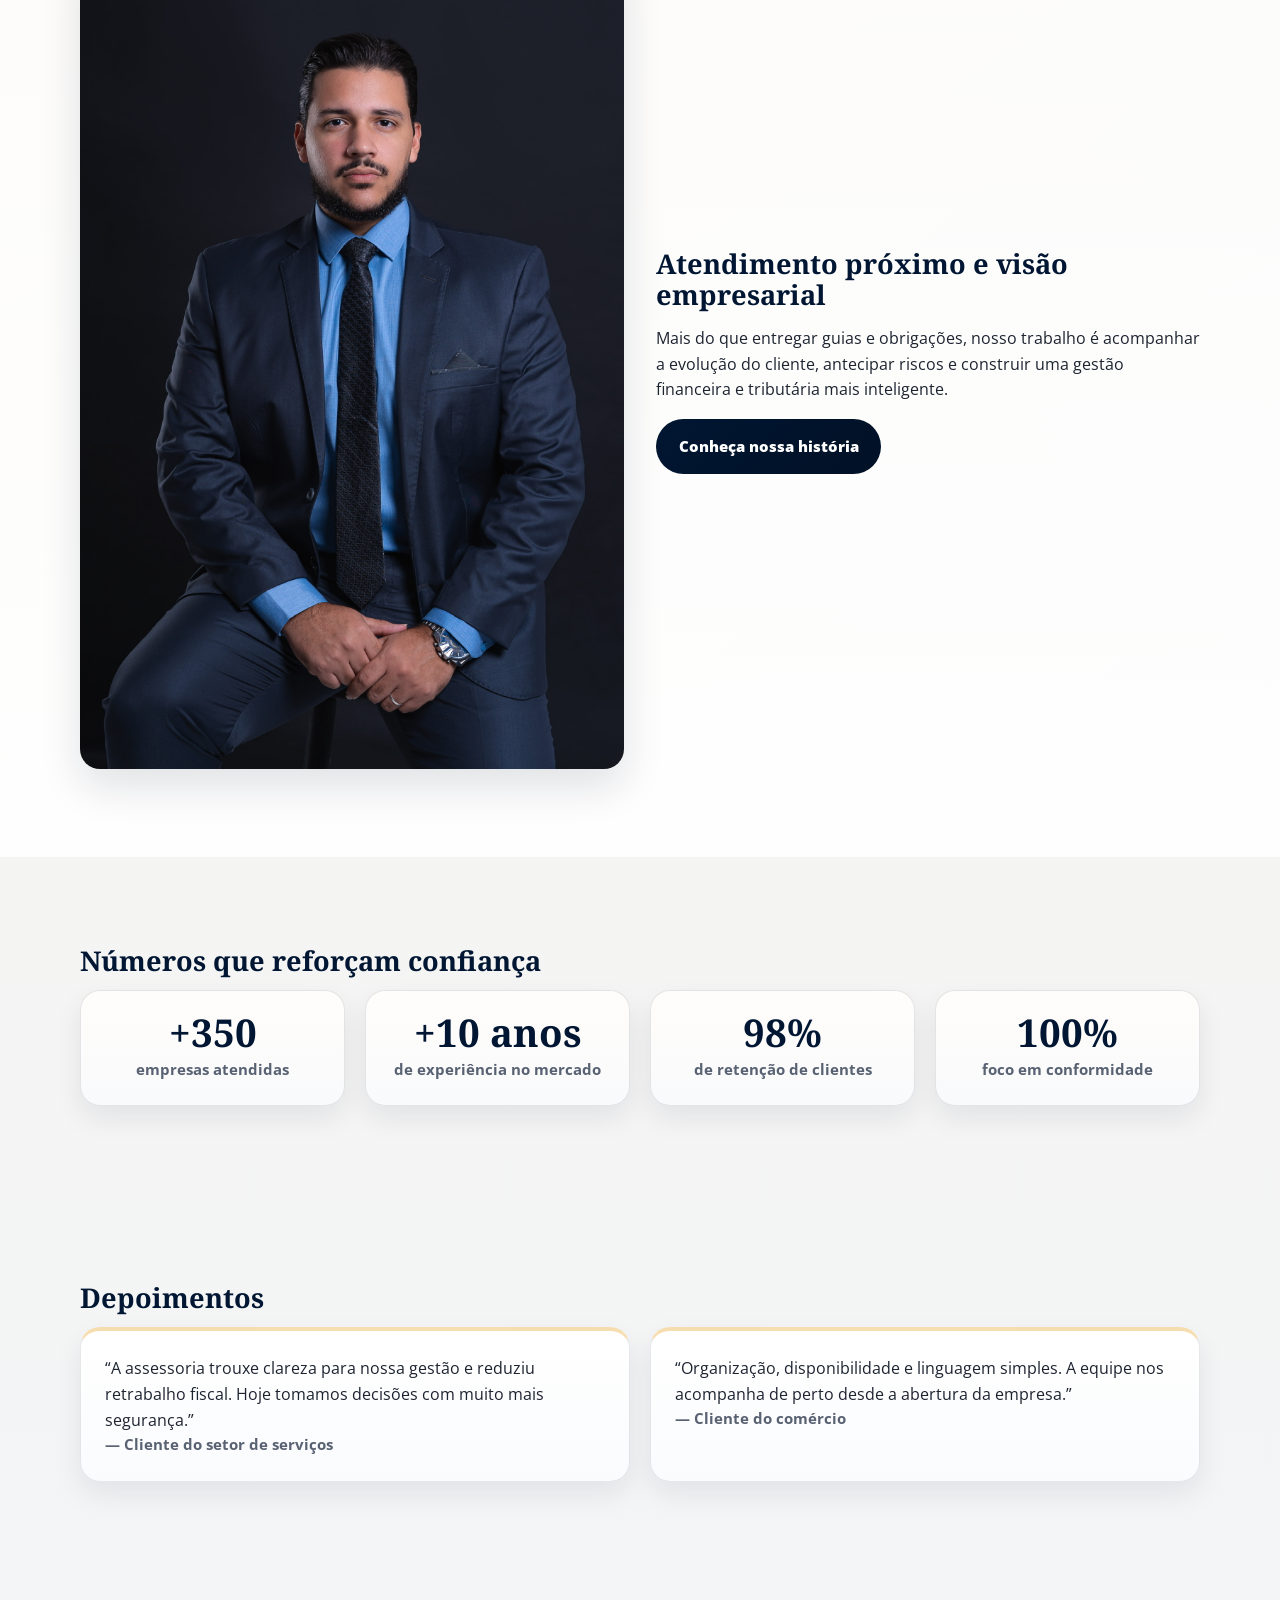
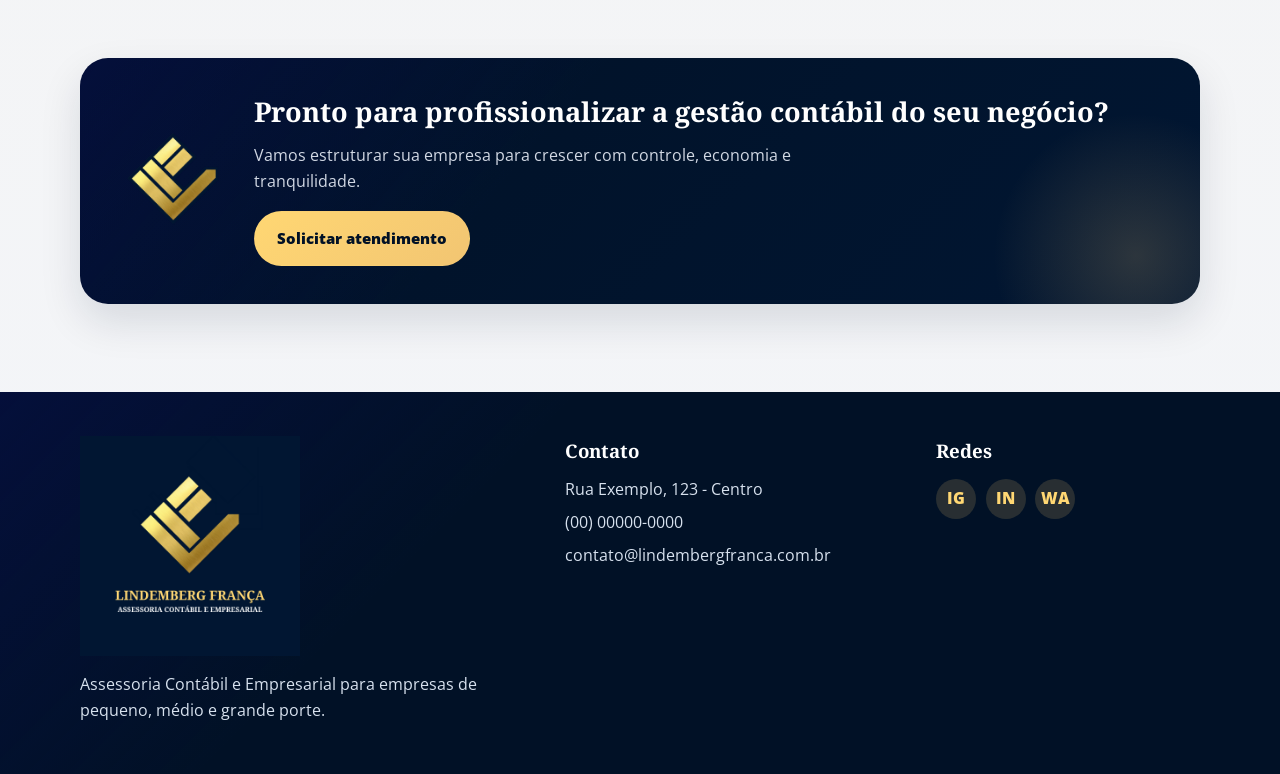
==== commit b90d3a6a: "UI adjustment" ====
--- a/index.html
+++ b/index.html
@@ -8,6 +8,12 @@
       content="Lindemberg França Assessoria Contábil e Empresarial: abertura de empresa, contabilidade, planejamento tributário, folha e consultoria para crescimento com segurança."
     />
     <title>Lindemberg França | Assessoria Contábil e Empresarial</title>
+    <link rel="preconnect" href="https://fonts.googleapis.com" />
+    <link rel="preconnect" href="https://fonts.gstatic.com" crossorigin />
+    <link
+      href="https://fonts.googleapis.com/css2?family=Open+Sans:wght@400;600;700;800&family=Noto+Serif:wght@600;700&display=swap"
+      rel="stylesheet"
+    />
     <link rel="stylesheet" href="assets/css/style.css" />
     <script src="assets/js/main.js" defer></script>
   </head>
@@ -15,7 +21,7 @@
     <header class="site-header">
       <div class="container nav-wrap">
         <a href="index.html" class="logo" aria-label="Página inicial">
-          <img src="assets/img/logo-horizontal.svg" alt="Lindemberg França Assessoria Contábil e Empresarial" />
+          <img src="assets/img/IMG_4272.PNG" alt="Lindemberg França Assessoria Contábil e Empresarial" />
         </a>
         <button class="menu-toggle" aria-label="Abrir menu" aria-expanded="false">☰</button>
         <nav class="nav-links" aria-label="Navegação principal">
@@ -32,7 +38,7 @@
     <main>
       <section class="hero fade-in">
         <div class="container hero-grid">
-          <div>
+          <div class="hero-copy">
             <p class="kicker">ASSESSORIA CONTÁBIL E EMPRESARIAL</p>
             <h1>Gestão contábil estratégica para quem quer crescer com segurança.</h1>
             <p>
@@ -44,7 +50,9 @@
               <a class="btn btn-outline" href="services.html">Ver serviços</a>
             </div>
           </div>
-          <img src="assets/img/lindemberg-perfil-1.svg" alt="Contador Lindemberg França" class="hero-photo" />
+          <div class="hero-visual">
+            <img src="assets/img/lindember-perfil-1.jpeg" alt="Contador Lindemberg França" class="hero-photo" />
+          </div>
         </div>
       </section>
 
@@ -75,7 +83,7 @@
 
       <section class="section about-preview">
         <div class="container split">
-          <img src="assets/img/lindemberg-perfil-3.svg" alt="Lindemberg França em retrato profissional" class="portrait" />
+          <img src="assets/img/lindember-perfil-3.jpeg" alt="Lindemberg França em retrato profissional" class="portrait" />
           <div>
             <h2>Atendimento próximo e visão empresarial</h2>
             <p>
@@ -91,10 +99,10 @@
         <div class="container">
           <h2>Números que reforçam confiança</h2>
           <div class="stats-grid">
-            <div class="stat"><strong>+350</strong>empresas atendidas</div>
-            <div class="stat"><strong>+10 anos</strong>de experiência no mercado</div>
-            <div class="stat"><strong>98%</strong>de retenção de clientes</div>
-            <div class="stat"><strong>100%</strong>foco em conformidade</div>
+            <div class="stat"><strong>+350</strong><span>empresas atendidas</span></div>
+            <div class="stat"><strong>+10 anos</strong><span>de experiência no mercado</span></div>
+            <div class="stat"><strong>98%</strong><span>de retenção de clientes</span></div>
+            <div class="stat"><strong>100%</strong><span>foco em conformidade</span></div>
           </div>
         </div>
       </section>
@@ -121,8 +129,8 @@
 
       <section class="section cta">
         <div class="container cta-box">
-          <img src="assets/img/logo-icone.svg" alt="Ícone da marca Lindemberg França" />
-          <div>
+          <img src="assets/img/logo-icone.png" alt="Ícone da marca Lindemberg França" />
+          <div class="cta-content">
             <h2>Pronto para profissionalizar a gestão contábil do seu negócio?</h2>
             <p>Vamos estruturar sua empresa para crescer com controle, economia e tranquilidade.</p>
             <a class="btn btn-gold" href="contact.html">Solicitar atendimento</a>
@@ -134,7 +142,7 @@
     <footer class="site-footer">
       <div class="container footer-grid">
         <div>
-          <img src="assets/img/logo-horizontal.svg" alt="Lindemberg França" class="footer-logo" />
+          <img src="assets/img/IMG_4272.PNG" alt="Lindemberg França" class="footer-logo" />
           <p>Assessoria Contábil e Empresarial para empresas de pequeno, médio e grande porte.</p>
         </div>
         <div>
--- a/assets/css/style.css
+++ b/assets/css/style.css
@@ -7,130 +7,675 @@
   --white: #ffffff;
   --text: #1d2430;
   --muted: #596273;
-  --bg: #f5f7fa;
-  --radius: 14px;
-  --shadow: 0 12px 26px rgba(1, 22, 50, 0.12);
+  --bg: #f5f4f1;
+  --surface: #fffdfa;
+  --surface-alt: #f1f3f7;
+  --border: rgba(1, 22, 50, 0.1);
+  --radius: 20px;
+  --radius-sm: 12px;
+  --shadow: 0 18px 42px rgba(1, 22, 50, 0.12);
+  --shadow-soft: 0 12px 28px rgba(1, 22, 50, 0.08);
   --container: 1120px;
-}
-
-* { box-sizing: border-box; }
-html { scroll-behavior: smooth; }
+  --font-heading: "Noto Serif", "Times New Roman", serif;
+  --font-body: "Open Sans", "Segoe UI", Arial, sans-serif;
+}
+
+* {
+  box-sizing: border-box;
+}
+
+html {
+  scroll-behavior: smooth;
+}
+
 body {
   margin: 0;
-  font-family: "Open Sans", "Segoe UI", Arial, sans-serif;
+  overflow-x: hidden;
+  font-family: var(--font-body);
   color: var(--text);
-  background: var(--bg);
+  background:
+    radial-gradient(circle at top left, rgba(242, 197, 114, 0.12), transparent 24rem),
+    linear-gradient(180deg, #f7f4ee 0%, var(--bg) 45%, #f3f5f9 100%);
   line-height: 1.6;
 }
-a { color: inherit; text-decoration: none; }
-img { max-width: 100%; display: block; }
-
-.container { width: min(100% - 2rem, var(--container)); margin-inline: auto; }
-.section { padding: 4rem 0; }
-.section h2 { margin: 0 0 .8rem; color: var(--navy); font-size: clamp(1.5rem, 2vw, 2rem); }
-.section-subtitle { margin: 0 0 1.7rem; color: var(--muted); }
+
+a {
+  color: inherit;
+  text-decoration: none;
+}
+
+img {
+  display: block;
+  max-width: 100%;
+}
+
+button,
+input,
+textarea {
+  font: inherit;
+}
+
+:focus-visible {
+  outline: 3px solid rgba(242, 197, 114, 0.8);
+  outline-offset: 3px;
+}
+
+.container {
+  width: min(100% - 2rem, var(--container));
+  margin-inline: auto;
+}
+
+.section {
+  padding: clamp(3.5rem, 7vw, 5.5rem) 0;
+}
+
+.section h2 {
+  margin: 0 0 0.85rem;
+  font-family: var(--font-heading);
+  color: var(--navy);
+  font-size: clamp(1.7rem, 2vw, 2.5rem);
+  line-height: 1.15;
+}
+
+.section-subtitle {
+  max-width: 42rem;
+  margin: 0 0 2rem;
+  color: var(--muted);
+  font-size: 1rem;
+}
 
 .site-header {
-  position: sticky; top: 0; z-index: 1000;
-  background: rgba(1, 22, 50, .96); border-bottom: 1px solid rgba(255,255,255,.08);
-}
-.nav-wrap { min-height: 80px; display: flex; align-items: center; justify-content: space-between; gap: 1rem; }
-.logo img { height: 52px; width: auto; }
-.menu-toggle { border: 0; background: transparent; color: #fff; font-size: 1.8rem; cursor: pointer; }
+  position: sticky;
+  top: 0;
+  z-index: 1000;
+  background:
+    linear-gradient(180deg, #031635, #031635),
+    linear-gradient(90deg, rgba(255, 215, 115, 0.06), transparent 18%, transparent 82%, rgba(255, 255, 255, 0.04));
+  border-bottom: 1px solid rgba(255, 255, 255, 0.06);
+  box-shadow: 0 10px 24px rgba(1, 17, 38, 0.18);
+}
+
+.nav-wrap {
+  position: relative;
+  min-height: 88px;
+  display: flex;
+  align-items: center;
+  justify-content: space-between;
+  gap: 1rem;
+}
+
+.nav-wrap::after {
+  content: "";
+  position: absolute;
+  inset: auto 0 0;
+  height: 1px;
+  background: linear-gradient(90deg, transparent, rgba(242, 197, 114, 0.2), transparent);
+}
+
+.logo {
+  position: relative;
+  z-index: 2;
+}
+
+.logo img {
+  height: clamp(52px, 8vw, 74px);
+  width: auto;
+  object-fit: contain;
+}
+
+.menu-toggle {
+  position: relative;
+  z-index: 2;
+  border: 1px solid rgba(255, 255, 255, 0.15);
+  background: rgba(255, 255, 255, 0.06);
+  color: var(--white);
+  width: 48px;
+  height: 48px;
+  border-radius: 50%;
+  font-size: 1.5rem;
+  cursor: pointer;
+}
+
 .nav-links {
-  display: none; position: absolute; left: 0; right: 0; top: 80px;
-  background: var(--navy-2); padding: 1rem; border-bottom: 1px solid rgba(255,255,255,.1);
-}
-.nav-links.open { display: block; }
-.nav-links ul { list-style: none; margin: 0; padding: 0; display: grid; gap: .3rem; }
-.nav-links a { display: block; padding: .7rem .85rem; border-radius: 8px; color: #e8edf7; font-weight: 700; }
-.nav-links a:hover, .nav-links a.active { background: rgba(242,197,114,.18); color: var(--gold-soft); }
+  display: none;
+  position: absolute;
+  left: 0;
+  right: 0;
+  top: calc(100% - 0.3rem);
+  padding: 0.9rem;
+  background: linear-gradient(180deg, rgba(1, 22, 50, 0.98), rgba(1, 17, 38, 0.98));
+  border: 1px solid rgba(255, 255, 255, 0.08);
+  border-radius: 0 0 18px 18px;
+  box-shadow: var(--shadow-soft);
+}
+
+.nav-links.open {
+  display: block;
+}
+
+.nav-links ul {
+  list-style: none;
+  display: grid;
+  gap: 0.35rem;
+  margin: 0;
+  padding: 0;
+}
+
+.nav-links a {
+  display: block;
+  padding: 0.8rem 0.95rem;
+  border-radius: 10px;
+  color: #e8edf7;
+  font-weight: 700;
+}
+
+.nav-links a:hover,
+.nav-links a.active {
+  background: rgba(242, 197, 114, 0.18);
+  color: var(--gold-soft);
+}
 
 .hero {
-  background: linear-gradient(115deg, var(--navy-2), var(--navy));
-  color: #fff;
-  padding: 5rem 0;
-}
-.hero-small { padding: 3.4rem 0; }
-.kicker { margin: 0 0 .4rem; letter-spacing: .08em; font-size: .8rem; color: var(--gold-soft); font-weight: 700; }
-.hero-grid { display: grid; gap: 1.6rem; align-items: center; }
-.hero h1 { margin: 0 0 1rem; font-size: clamp(2rem, 4.5vw, 3.2rem); line-height: 1.18; }
-.hero p { margin: 0 0 1.2rem; color: #d9e3f3; }
-.hero-photo { border-radius: 16px; box-shadow: var(--shadow); max-height: 620px; object-fit: cover; width: 100%; }
-.hero-actions { display: flex; flex-wrap: wrap; gap: .7rem; }
+  position: relative;
+  overflow: clip;
+  color: var(--white);
+  background:
+    linear-gradient(135deg, rgba(8, 12, 89, 0.55), transparent 45%),
+    linear-gradient(120deg, var(--navy-2), var(--navy));
+  padding: clamp(4.5rem, 8vw, 6.5rem) 0;
+}
+
+.hero::before,
+.hero::after {
+  content: "";
+  position: absolute;
+  border-radius: 50%;
+  pointer-events: none;
+}
+
+.hero::before {
+  width: 26rem;
+  height: 26rem;
+  top: -12rem;
+  right: -8rem;
+  background: radial-gradient(circle, rgba(242, 197, 114, 0.24), transparent 65%);
+}
+
+.hero::after {
+  width: 18rem;
+  height: 18rem;
+  left: -7rem;
+  bottom: -6rem;
+  background: radial-gradient(circle, rgba(255, 255, 255, 0.12), transparent 70%);
+}
+
+.hero-small {
+  padding: clamp(3.6rem, 7vw, 4.8rem) 0;
+}
+
+.hero-grid,
+.card-grid,
+.service-list,
+.stats-grid,
+.footer-grid,
+.contact-grid,
+.split {
+  display: grid;
+  gap: 1.25rem;
+}
+
+.hero-grid {
+  align-items: center;
+}
+
+.hero-copy {
+  position: relative;
+  z-index: 1;
+  max-width: 39rem;
+}
+
+.kicker {
+  display: inline-flex;
+  align-items: center;
+  gap: 0.65rem;
+  margin: 0 0 1rem;
+  color: var(--gold-soft);
+  font-size: 0.8rem;
+  font-weight: 800;
+  letter-spacing: 0.18em;
+}
+
+.kicker::before {
+  content: "";
+  width: 2.4rem;
+  height: 1px;
+  background: currentColor;
+}
+
+.hero h1 {
+  margin: 0 0 1.1rem;
+  font-family: var(--font-heading);
+  font-size: clamp(2.4rem, 5vw, 4.4rem);
+  line-height: 1.08;
+  text-wrap: balance;
+}
+
+.hero p {
+  margin: 0 0 1.25rem;
+  color: rgba(232, 237, 247, 0.9);
+  font-size: clamp(1rem, 1.5vw, 1.075rem);
+}
+
+.hero-actions {
+  display: flex;
+  flex-wrap: wrap;
+  gap: 0.85rem;
+  margin-top: 1.75rem;
+}
+
+.hero-visual {
+  position: relative;
+  padding: clamp(0.4rem, 2vw, 1rem);
+}
+
+.hero-visual::before {
+  content: "";
+  position: absolute;
+  inset: auto 0 0 auto;
+  width: 70%;
+  height: 78%;
+  border-radius: 28px;
+  background: linear-gradient(180deg, rgba(242, 197, 114, 0.26), rgba(242, 197, 114, 0.05));
+  transform: translate(0.85rem, 0.85rem);
+}
+
+.hero-photo {
+  position: relative;
+  z-index: 1;
+  width: min(100%, 32rem);
+  margin-inline: auto;
+  aspect-ratio: 4 / 5;
+  object-fit: cover;
+  border-radius: 28px;
+  border: 1px solid rgba(255, 255, 255, 0.08);
+  box-shadow: var(--shadow);
+  background: linear-gradient(180deg, rgba(255, 255, 255, 0.06), transparent);
+}
 
 .btn {
-  display: inline-block; padding: .85rem 1.2rem; border-radius: 10px; font-weight: 700;
-  transition: .2s ease transform, .2s ease box-shadow;
-}
-.btn:hover { transform: translateY(-2px); box-shadow: var(--shadow); }
-.btn-gold { background: var(--gold); color: var(--navy-2); }
-.btn-outline { border: 1px solid rgba(255,255,255,.4); color: #fff; }
-.btn-navy { background: var(--navy); color: #fff; }
-
-.card-grid, .service-list, .stats-grid, .footer-grid, .contact-grid, .split { display: grid; gap: 1rem; }
+  display: inline-flex;
+  align-items: center;
+  justify-content: center;
+  min-height: 48px;
+  padding: 0.9rem 1.35rem;
+  border: 1px solid transparent;
+  border-radius: 999px;
+  font-size: 0.95rem;
+  font-weight: 800;
+  transition: transform 0.2s ease, box-shadow 0.2s ease, background-color 0.2s ease, border-color 0.2s ease;
+}
+
+.btn:hover {
+  transform: translateY(-2px);
+  box-shadow: var(--shadow-soft);
+}
+
+.btn-gold {
+  background: linear-gradient(135deg, var(--gold-soft), var(--gold));
+  color: var(--navy-2);
+}
+
+.btn-outline {
+  border-color: rgba(255, 255, 255, 0.32);
+  color: var(--white);
+  background: rgba(255, 255, 255, 0.04);
+}
+
+.btn-navy {
+  background: linear-gradient(135deg, var(--navy), var(--navy-2));
+  color: var(--white);
+}
+
+.about-preview {
+  background:
+    linear-gradient(180deg, rgba(255, 255, 255, 0.82), rgba(255, 255, 255, 0.96)),
+    linear-gradient(135deg, rgba(242, 197, 114, 0.12), rgba(1, 22, 50, 0.05));
+}
+
 .card {
-  background: #fff; padding: 1.25rem; border-radius: var(--radius); box-shadow: var(--shadow);
+  height: 100%;
+  padding: 1.5rem;
+  background: linear-gradient(180deg, rgba(255, 255, 255, 0.98), rgba(250, 251, 253, 0.98));
+  border: 1px solid var(--border);
   border-top: 4px solid var(--gold);
-}
-.card h3 { margin: 0 0 .5rem; color: var(--navy); }
-.about-preview, .cta { background: #fff; }
-
-.portrait, .brand-guide, .contact-photo { border-radius: var(--radius); box-shadow: var(--shadow); }
-.contact-photo { margin-bottom: 1rem; }
+  border-radius: var(--radius);
+  box-shadow: var(--shadow-soft);
+}
+
+.card h3 {
+  margin: 0 0 0.6rem;
+  font-family: var(--font-heading);
+  color: var(--navy);
+  font-size: 1.25rem;
+}
+
+.card p,
+.card blockquote {
+  margin: 0;
+}
+
+.portrait,
+.brand-guide,
+.contact-photo {
+  width: 100%;
+  border-radius: var(--radius);
+  box-shadow: var(--shadow);
+}
+
+.brand-guide {
+  background: var(--surface);
+}
 
 .stat {
-  text-align: center; background: #fff; border-radius: var(--radius); padding: 1.1rem;
+  padding: 1.4rem 1rem;
+  text-align: center;
+  border: 1px solid var(--border);
+  border-radius: var(--radius);
+  background: linear-gradient(180deg, var(--surface), #f9fafc);
+  box-shadow: var(--shadow-soft);
+}
+
+.stat strong {
+  display: block;
+  margin-bottom: 0.35rem;
+  font-family: var(--font-heading);
+  color: var(--navy);
+  font-size: clamp(1.85rem, 3vw, 2.5rem);
+  line-height: 1;
+}
+
+.stat span {
+  color: var(--muted);
+  font-size: 0.95rem;
+  font-weight: 700;
+}
+
+.testimonials .card {
+  border-top-color: rgba(242, 197, 114, 0.55);
+}
+
+.testimonials blockquote {
+  color: var(--text);
+  font-size: 1.02rem;
+}
+
+.quote-author {
+  margin-top: 0.9rem;
+  color: var(--muted);
+  font-weight: 700;
+  font-size: 0.92rem;
+}
+
+.cta {
+  background: transparent;
+}
+
+.cta-box {
+  position: relative;
+  overflow: hidden;
+  padding: clamp(1.5rem, 4vw, 2.4rem);
+  border-radius: 28px;
+  display: grid;
+  gap: 1.2rem;
+  align-items: center;
+  color: var(--white);
+  background:
+    linear-gradient(130deg, rgba(8, 12, 89, 0.4), transparent 40%),
+    linear-gradient(135deg, var(--navy-2), var(--navy));
   box-shadow: var(--shadow);
 }
-.stat strong { display: block; color: var(--navy); font-size: 1.6rem; }
-.quote-author { margin: .8rem 0 0; color: var(--muted); font-weight: 700; font-size: .9rem; }
-
-.cta-box {
-  background: linear-gradient(120deg, var(--navy-2), var(--navy)); color: #fff;
-  padding: 1.4rem; border-radius: var(--radius); display: grid; gap: 1rem; align-items: center;
-}
-.cta-box img { width: 92px; }
-
-.contact-form, .contact-card {
-  background: #fff; border-radius: var(--radius); box-shadow: var(--shadow); padding: 1.2rem;
-}
-.form-group { display: grid; gap: .35rem; margin-bottom: .85rem; }
-label { font-weight: 700; color: var(--navy); }
-input, textarea {
-  width: 100%; border: 1px solid #c8d2de; border-radius: 10px; padding: .8rem; font: inherit;
-}
-textarea { min-height: 140px; resize: vertical; }
-
-.site-footer { background: var(--navy-2); color: #d7e1ee; padding: 2.3rem 0; }
-.site-footer h3 { color: #fff; }
-.footer-logo { max-width: 290px; }
-.social-list { list-style: none; display: flex; gap: .6rem; margin: .6rem 0 0; padding: 0; }
+
+.cta-box::after {
+  content: "";
+  position: absolute;
+  inset: auto -5rem -6rem auto;
+  width: 18rem;
+  height: 18rem;
+  border-radius: 50%;
+  background: radial-gradient(circle, rgba(242, 197, 114, 0.18), transparent 70%);
+}
+
+.cta-box img {
+  width: clamp(78px, 12vw, 108px);
+}
+
+.cta-content {
+  position: relative;
+  z-index: 1;
+}
+
+.cta-content h2 {
+  color: var(--white);
+}
+
+.cta-content p {
+  max-width: 38rem;
+  color: rgba(232, 237, 247, 0.9);
+}
+
+.contact-form,
+.contact-card {
+  background: rgba(255, 255, 255, 0.98);
+  border: 1px solid var(--border);
+  border-radius: var(--radius);
+  box-shadow: var(--shadow-soft);
+  padding: clamp(1.25rem, 3vw, 1.8rem);
+}
+
+.form-group {
+  display: grid;
+  gap: 0.4rem;
+  margin-bottom: 0.95rem;
+}
+
+label {
+  font-weight: 800;
+  color: var(--navy);
+}
+
+input,
+textarea {
+  width: 100%;
+  padding: 0.85rem 0.95rem;
+  border: 1px solid rgba(1, 22, 50, 0.18);
+  border-radius: var(--radius-sm);
+  background: var(--surface-alt);
+  color: var(--text);
+  transition: border-color 0.2s ease, background-color 0.2s ease, box-shadow 0.2s ease;
+}
+
+input::placeholder,
+textarea::placeholder {
+  color: #7a8598;
+}
+
+input:focus,
+textarea:focus {
+  border-color: rgba(242, 197, 114, 0.9);
+  background: var(--white);
+  box-shadow: 0 0 0 4px rgba(242, 197, 114, 0.16);
+  outline: none;
+}
+
+textarea {
+  min-height: 150px;
+  resize: vertical;
+}
+
+.site-footer {
+  padding: 2.75rem 0;
+  color: #d7e1ee;
+  background:
+    linear-gradient(135deg, rgba(8, 12, 89, 0.4), transparent 35%),
+    var(--navy-2);
+}
+
+.site-footer h3 {
+  margin-top: 0;
+  margin-bottom: 0.7rem;
+  font-family: var(--font-heading);
+  color: var(--white);
+}
+
+.site-footer p {
+  margin: 0 0 0.45rem;
+}
+
+.footer-logo {
+  max-width: min(100%, 220px);
+  margin-bottom: 1rem;
+}
+
+.social-list {
+  list-style: none;
+  display: flex;
+  flex-wrap: wrap;
+  gap: 0.6rem;
+  margin: 0.8rem 0 0;
+  padding: 0;
+}
+
 .social-list a {
-  width: 36px; height: 36px; border-radius: 50%; display: inline-flex; align-items: center; justify-content: center;
-  background: rgba(242,197,114,.17); color: var(--gold-soft); font-weight: 700;
-}
-
-.fade-in { animation: fadeIn .75s ease; }
-@keyframes fadeIn { from { opacity: 0; transform: translateY(8px);} to { opacity: 1; transform: translateY(0);} }
+  width: 40px;
+  height: 40px;
+  border-radius: 50%;
+  display: inline-flex;
+  align-items: center;
+  justify-content: center;
+  background: rgba(242, 197, 114, 0.16);
+  color: var(--gold-soft);
+  font-weight: 800;
+}
+
+.fade-in {
+  animation: fadeIn 0.75s ease;
+}
+
+@keyframes fadeIn {
+  from {
+    opacity: 0;
+    transform: translateY(8px);
+  }
+
+  to {
+    opacity: 1;
+    transform: translateY(0);
+  }
+}
+
+@media (max-width: 767px) {
+  .hero-grid,
+  .split,
+  .contact-grid {
+    gap: 1.5rem;
+  }
+
+  .hero-actions,
+  .btn {
+    width: 100%;
+  }
+
+  .hero-actions .btn {
+    flex: 1 1 100%;
+  }
+
+  .site-footer {
+    text-align: center;
+  }
+
+  .social-list {
+    justify-content: center;
+  }
+}
 
 @media (min-width: 768px) {
-  .menu-toggle { display: none; }
-  .nav-links { display: block; position: static; border: 0; padding: 0; background: transparent; }
-  .nav-links ul { display: flex; }
-  .hero-grid { grid-template-columns: 1.15fr .85fr; }
-  .card-grid { grid-template-columns: repeat(2, minmax(0, 1fr)); }
-  .service-list { grid-template-columns: repeat(2, minmax(0, 1fr)); }
-  .stats-grid { grid-template-columns: repeat(2, minmax(0, 1fr)); }
-  .split { grid-template-columns: 1fr 1fr; align-items: center; gap: 1.5rem; }
-  .contact-grid { grid-template-columns: 1.15fr .85fr; }
-  .cta-box { grid-template-columns: auto 1fr; }
-  .footer-grid { grid-template-columns: repeat(3, minmax(0, 1fr)); }
+  .menu-toggle {
+    display: none;
+  }
+
+  .nav-links {
+    display: block;
+    position: static;
+    padding: 0;
+    border: 0;
+    border-radius: 0;
+    background: transparent;
+    box-shadow: none;
+  }
+
+  .nav-links ul {
+    display: flex;
+    align-items: center;
+    gap: 0.35rem;
+  }
+
+  .hero-grid {
+    grid-template-columns: minmax(0, 1.05fr) minmax(320px, 0.95fr);
+    gap: 2rem;
+  }
+
+  .card-grid {
+    grid-template-columns: repeat(2, minmax(0, 1fr));
+  }
+
+  .service-list {
+    grid-template-columns: repeat(2, minmax(0, 1fr));
+  }
+
+  .stats-grid {
+    grid-template-columns: repeat(2, minmax(0, 1fr));
+  }
+
+  .split {
+    grid-template-columns: minmax(0, 1fr) minmax(280px, 1fr);
+    align-items: center;
+    gap: 2rem;
+  }
+
+  .contact-grid {
+    grid-template-columns: minmax(0, 1.1fr) minmax(280px, 0.9fr);
+    align-items: start;
+  }
+
+  .cta-box {
+    grid-template-columns: auto 1fr;
+    gap: 1.75rem;
+  }
+
+  .footer-grid {
+    grid-template-columns: 1.2fr 0.9fr 0.7fr;
+    gap: 2rem;
+  }
 }
 
 @media (min-width: 992px) {
-  .card-grid { grid-template-columns: repeat(4, minmax(0, 1fr)); }
-  .card-grid.cols-2 { grid-template-columns: repeat(2, minmax(0, 1fr)); }
-  .card-grid.cols-3 { grid-template-columns: repeat(3, minmax(0, 1fr)); }
-  .stats-grid { grid-template-columns: repeat(4, minmax(0, 1fr)); }
-}
+  .card-grid {
+    grid-template-columns: repeat(4, minmax(0, 1fr));
+  }
+
+  .card-grid.cols-2 {
+    grid-template-columns: repeat(2, minmax(0, 1fr));
+  }
+
+  .card-grid.cols-3 {
+    grid-template-columns: repeat(3, minmax(0, 1fr));
+  }
+
+  .service-list {
+    grid-template-columns: repeat(3, minmax(0, 1fr));
+  }
+
+  .stats-grid {
+    grid-template-columns: repeat(4, minmax(0, 1fr));
+  }
+}
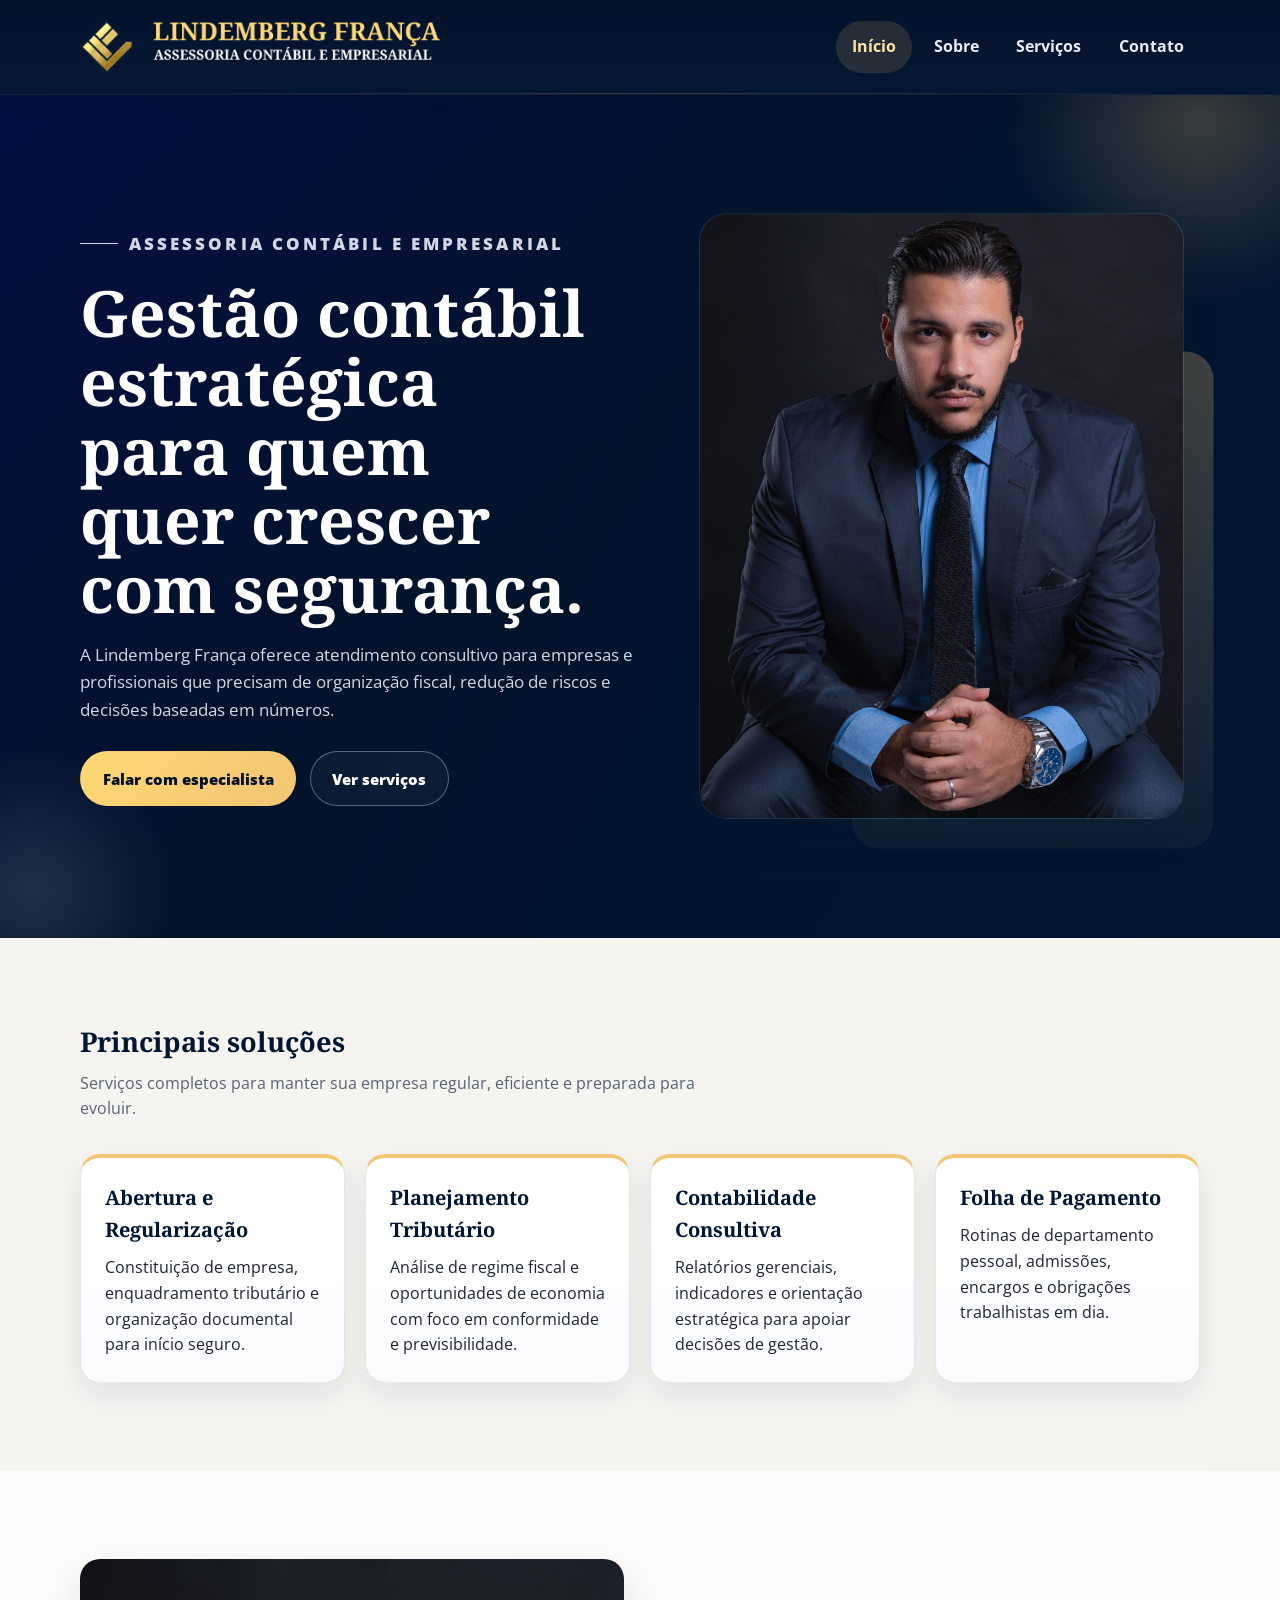
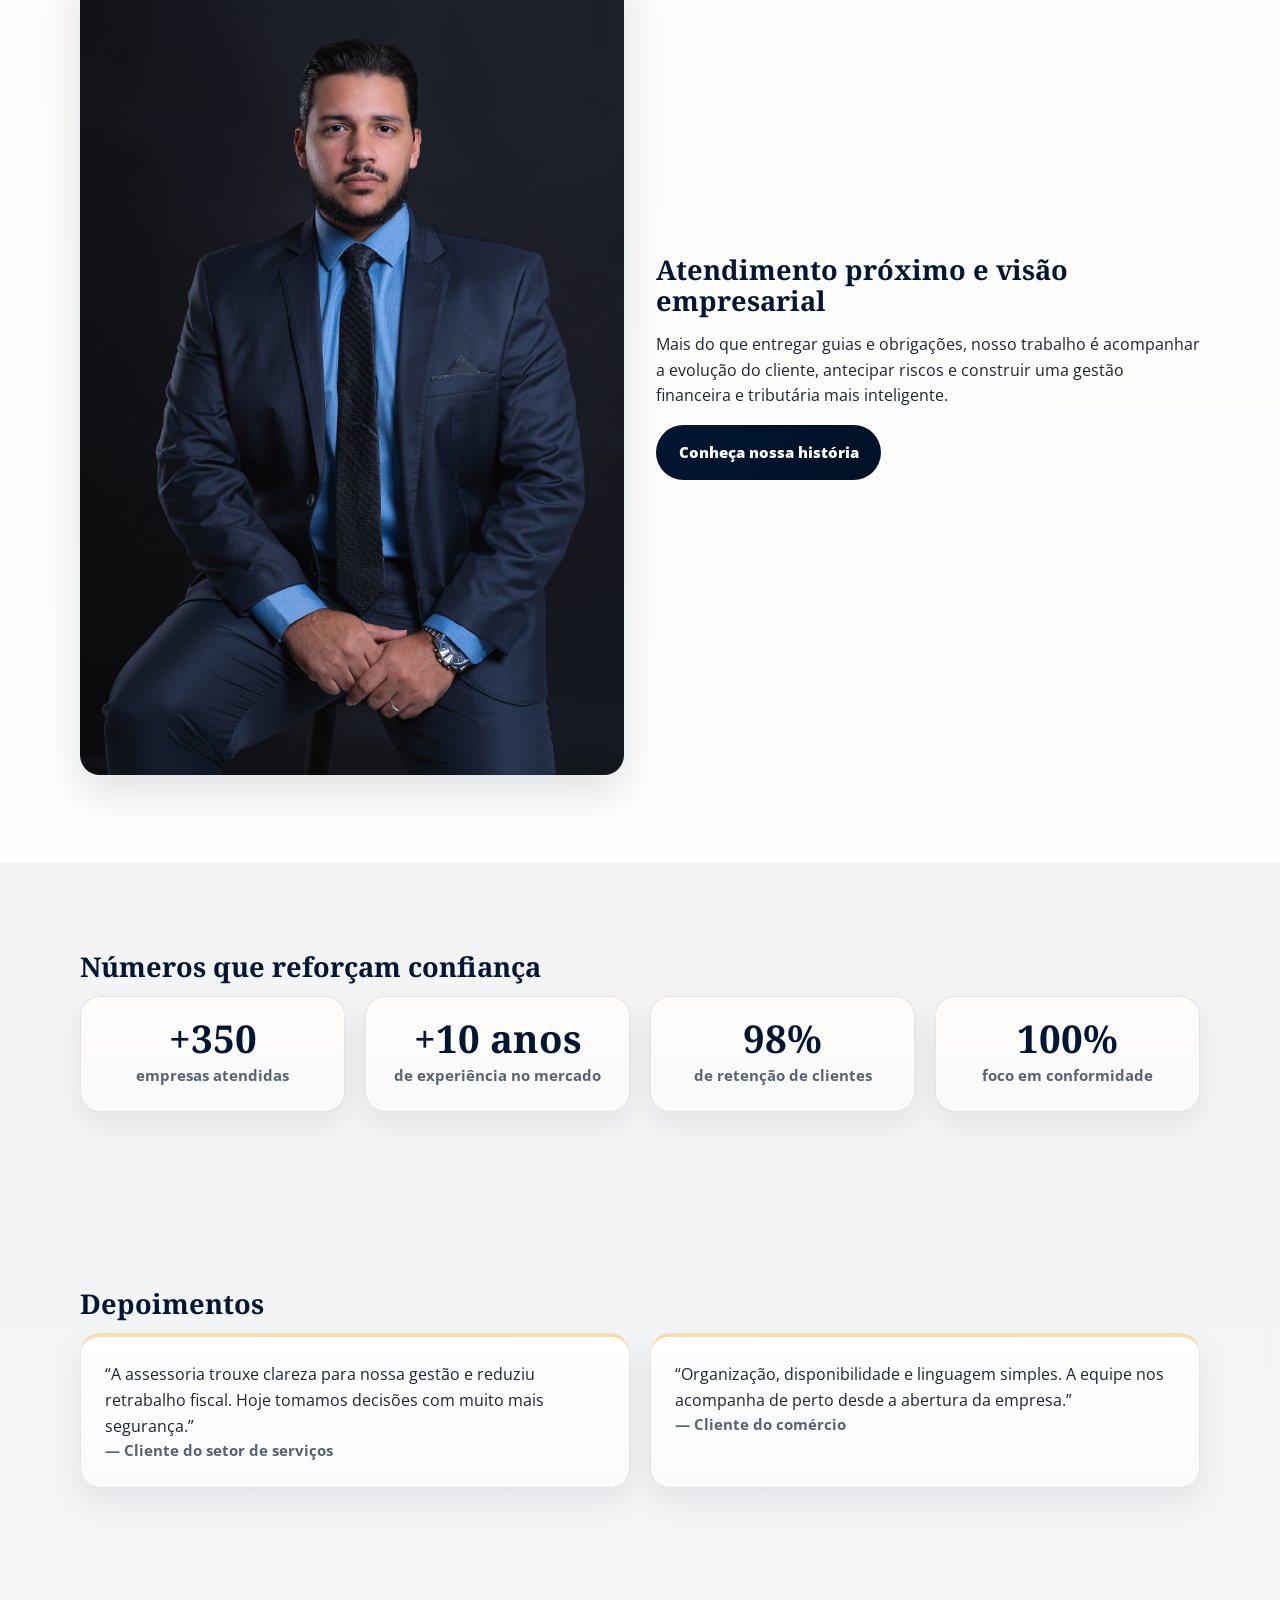
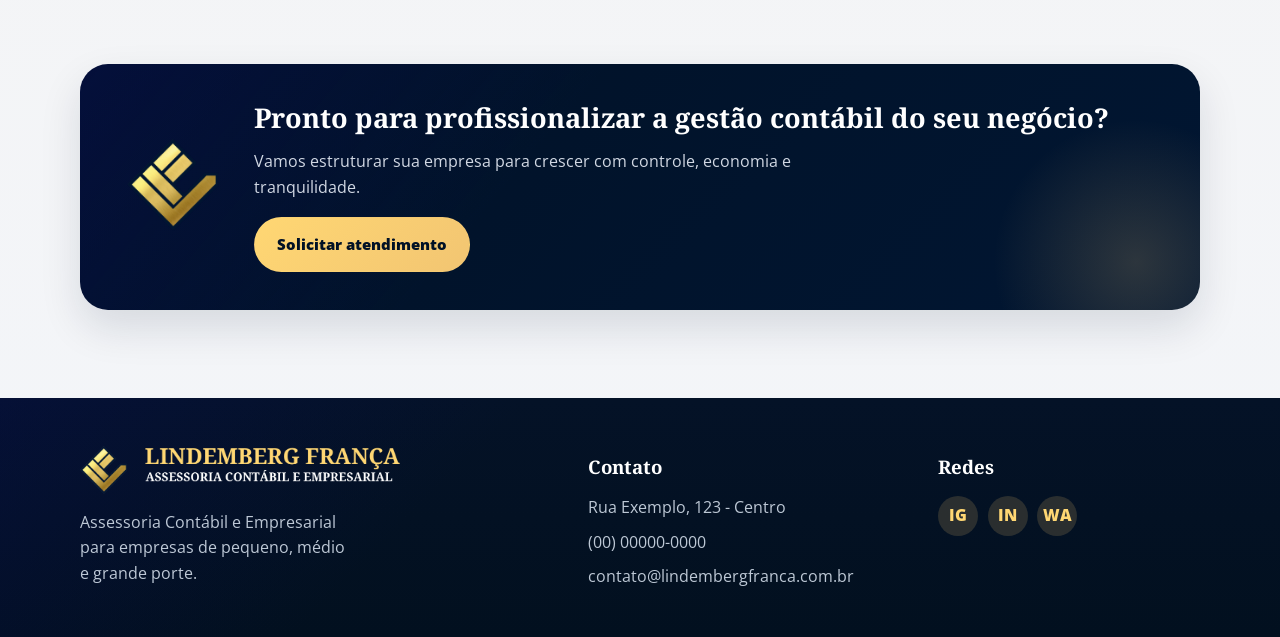
==== commit aa1f38e9: "logo-horizontal fix" ====
--- a/index.html
+++ b/index.html
@@ -21,7 +21,7 @@
     <header class="site-header">
       <div class="container nav-wrap">
         <a href="index.html" class="logo" aria-label="Página inicial">
-          <img src="assets/img/IMG_4272.PNG" alt="Lindemberg França Assessoria Contábil e Empresarial" />
+          <img src="assets/img/logo-horizontal.PNG" alt="Lindemberg França Assessoria Contábil e Empresarial" />
         </a>
         <button class="menu-toggle" aria-label="Abrir menu" aria-expanded="false">☰</button>
         <nav class="nav-links" aria-label="Navegação principal">
@@ -141,17 +141,17 @@
 
     <footer class="site-footer">
       <div class="container footer-grid">
-        <div>
-          <img src="assets/img/IMG_4272.PNG" alt="Lindemberg França" class="footer-logo" />
+        <div class="footer-brand">
+          <img src="assets/img/logo-horizontal.PNG" alt="Lindemberg França" class="footer-logo" />
           <p>Assessoria Contábil e Empresarial para empresas de pequeno, médio e grande porte.</p>
         </div>
-        <div>
+        <div class="footer-block">
           <h3>Contato</h3>
           <p>Rua Exemplo, 123 - Centro</p>
           <p>(00) 00000-0000</p>
           <p>contato@lindembergfranca.com.br</p>
         </div>
-        <div>
+        <div class="footer-block">
           <h3>Redes</h3>
           <ul class="social-list">
             <li><a href="#" aria-label="Instagram">IG</a></li>
--- a/assets/css/style.css
+++ b/assets/css/style.css
@@ -89,19 +89,18 @@
   top: 0;
   z-index: 1000;
   background:
-    linear-gradient(180deg, #031635, #031635),
-    linear-gradient(90deg, rgba(255, 215, 115, 0.06), transparent 18%, transparent 82%, rgba(255, 255, 255, 0.04));
+    linear-gradient(180deg, #03122b, #041732);
   border-bottom: 1px solid rgba(255, 255, 255, 0.06);
-  box-shadow: 0 10px 24px rgba(1, 17, 38, 0.18);
+  box-shadow: 0 10px 24px rgba(1, 17, 38, 0.16);
 }
 
 .nav-wrap {
   position: relative;
-  min-height: 88px;
+  min-height: 94px;
   display: flex;
   align-items: center;
   justify-content: space-between;
-  gap: 1rem;
+  gap: 1.5rem;
 }
 
 .nav-wrap::after {
@@ -118,8 +117,9 @@
 }
 
 .logo img {
-  height: clamp(52px, 8vw, 74px);
+  height: clamp(40px, 4.6vw, 58px);
   width: auto;
+  max-width: min(100%, 360px);
   object-fit: contain;
 }
 
@@ -163,16 +163,17 @@
 
 .nav-links a {
   display: block;
-  padding: 0.8rem 0.95rem;
-  border-radius: 10px;
+  padding: 0.8rem 1rem;
+  border-radius: 999px;
   color: #e8edf7;
   font-weight: 700;
+  transition: background-color 0.2s ease, color 0.2s ease;
 }
 
 .nav-links a:hover,
 .nav-links a.active {
-  background: rgba(242, 197, 114, 0.18);
-  color: var(--gold-soft);
+  background: rgba(242, 197, 114, 0.14);
+  color: #ffe4a4;
 }
 
 .hero {
@@ -513,26 +514,40 @@
 }
 
 .site-footer {
-  padding: 2.75rem 0;
+  padding: 3rem 0 2.4rem;
   color: #d7e1ee;
   background:
-    linear-gradient(135deg, rgba(8, 12, 89, 0.4), transparent 35%),
-    var(--navy-2);
+    linear-gradient(135deg, rgba(8, 12, 89, 0.3), transparent 35%),
+    linear-gradient(180deg, #041227, #02101f);
 }
 
 .site-footer h3 {
   margin-top: 0;
-  margin-bottom: 0.7rem;
+  margin-bottom: 0.85rem;
   font-family: var(--font-heading);
   color: var(--white);
 }
 
 .site-footer p {
-  margin: 0 0 0.45rem;
+  margin: 0 0 0.55rem;
+  color: rgba(215, 225, 238, 0.88);
+}
+
+.footer-brand {
+  max-width: 26rem;
+}
+
+.footer-brand p {
+  max-width: 30ch;
+}
+
+.footer-block {
+  padding-top: 0.35rem;
 }
 
 .footer-logo {
-  max-width: min(100%, 220px);
+  width: min(100%, 320px);
+  height: auto;
   margin-bottom: 1rem;
 }
 
@@ -541,7 +556,7 @@
   display: flex;
   flex-wrap: wrap;
   gap: 0.6rem;
-  margin: 0.8rem 0 0;
+  margin: 0.9rem 0 0;
   padding: 0;
 }
 
@@ -593,6 +608,14 @@
     text-align: center;
   }
 
+  .footer-brand {
+    margin-inline: auto;
+  }
+
+  .footer-brand p {
+    margin-inline: auto;
+  }
+
   .social-list {
     justify-content: center;
   }
@@ -653,8 +676,8 @@
   }
 
   .footer-grid {
-    grid-template-columns: 1.2fr 0.9fr 0.7fr;
-    gap: 2rem;
+    grid-template-columns: 1.35fr 0.9fr 0.75fr;
+    gap: 2.25rem;
   }
 }
 
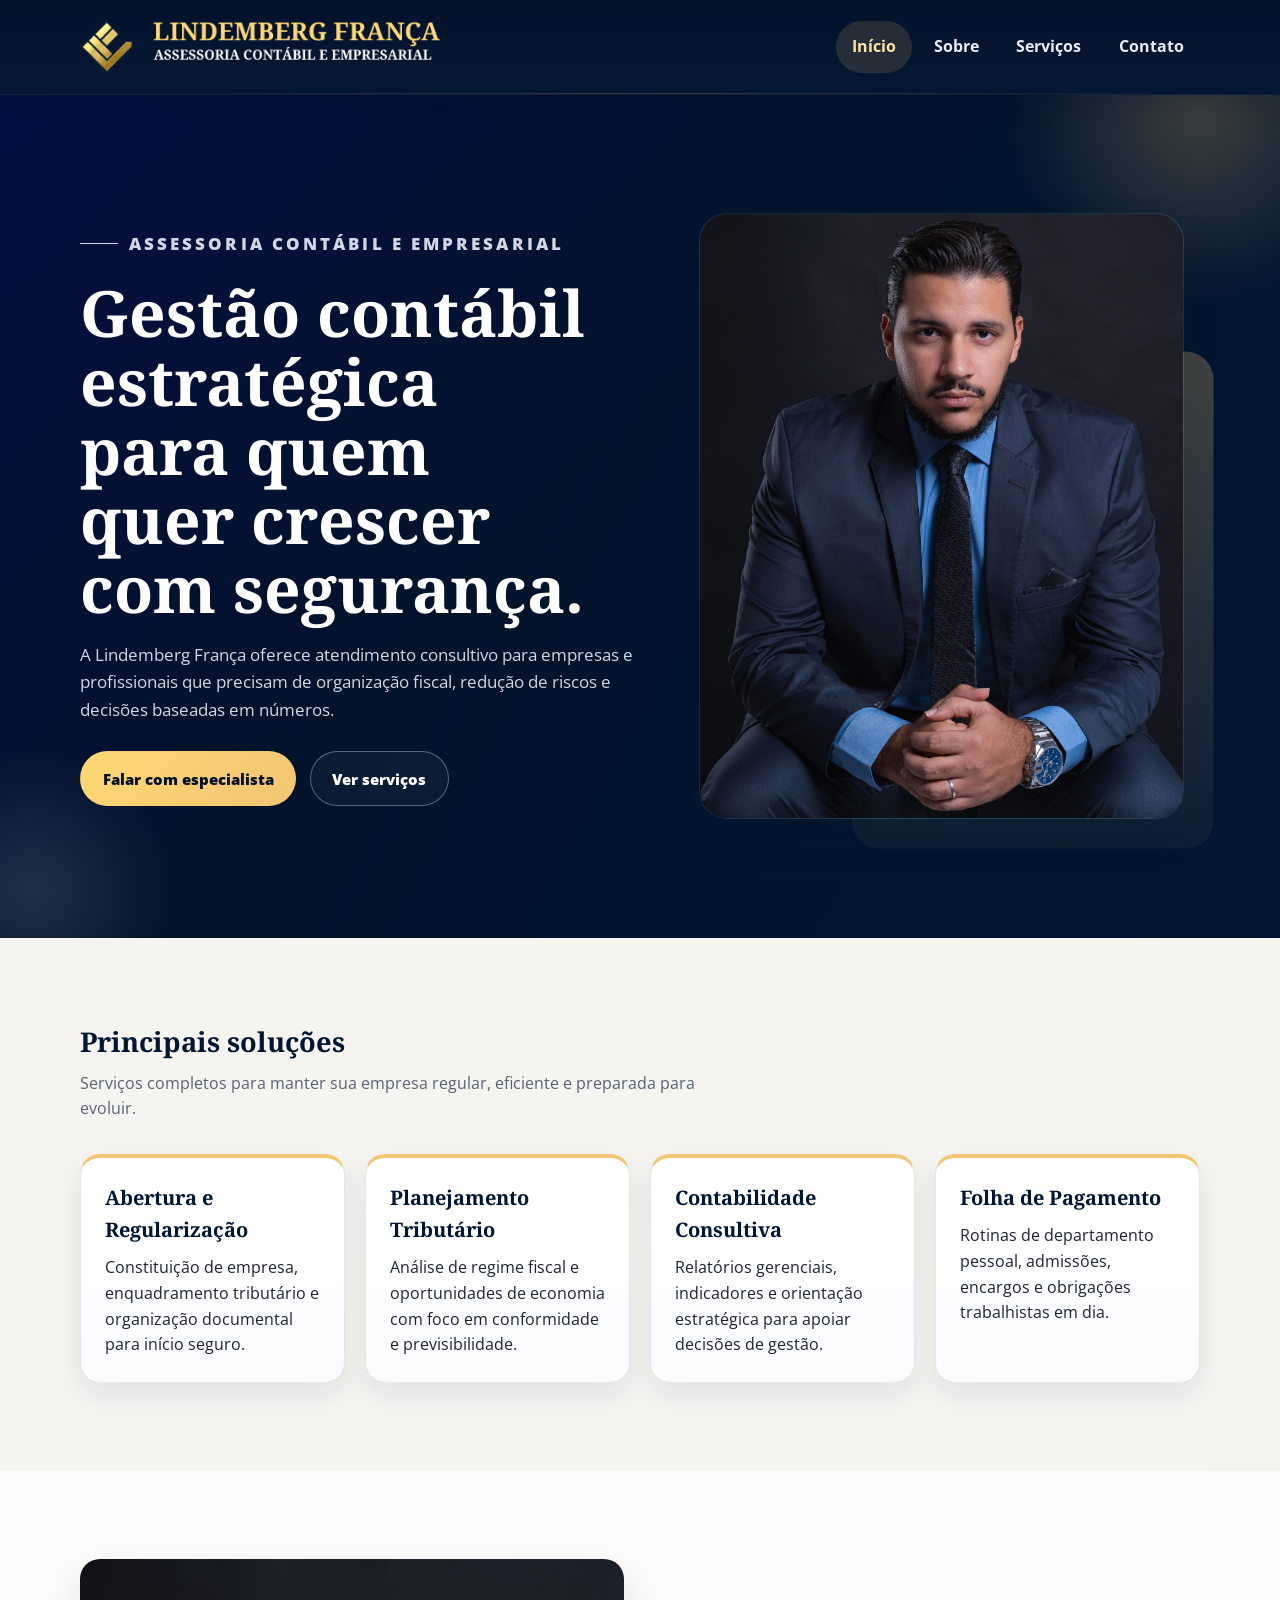
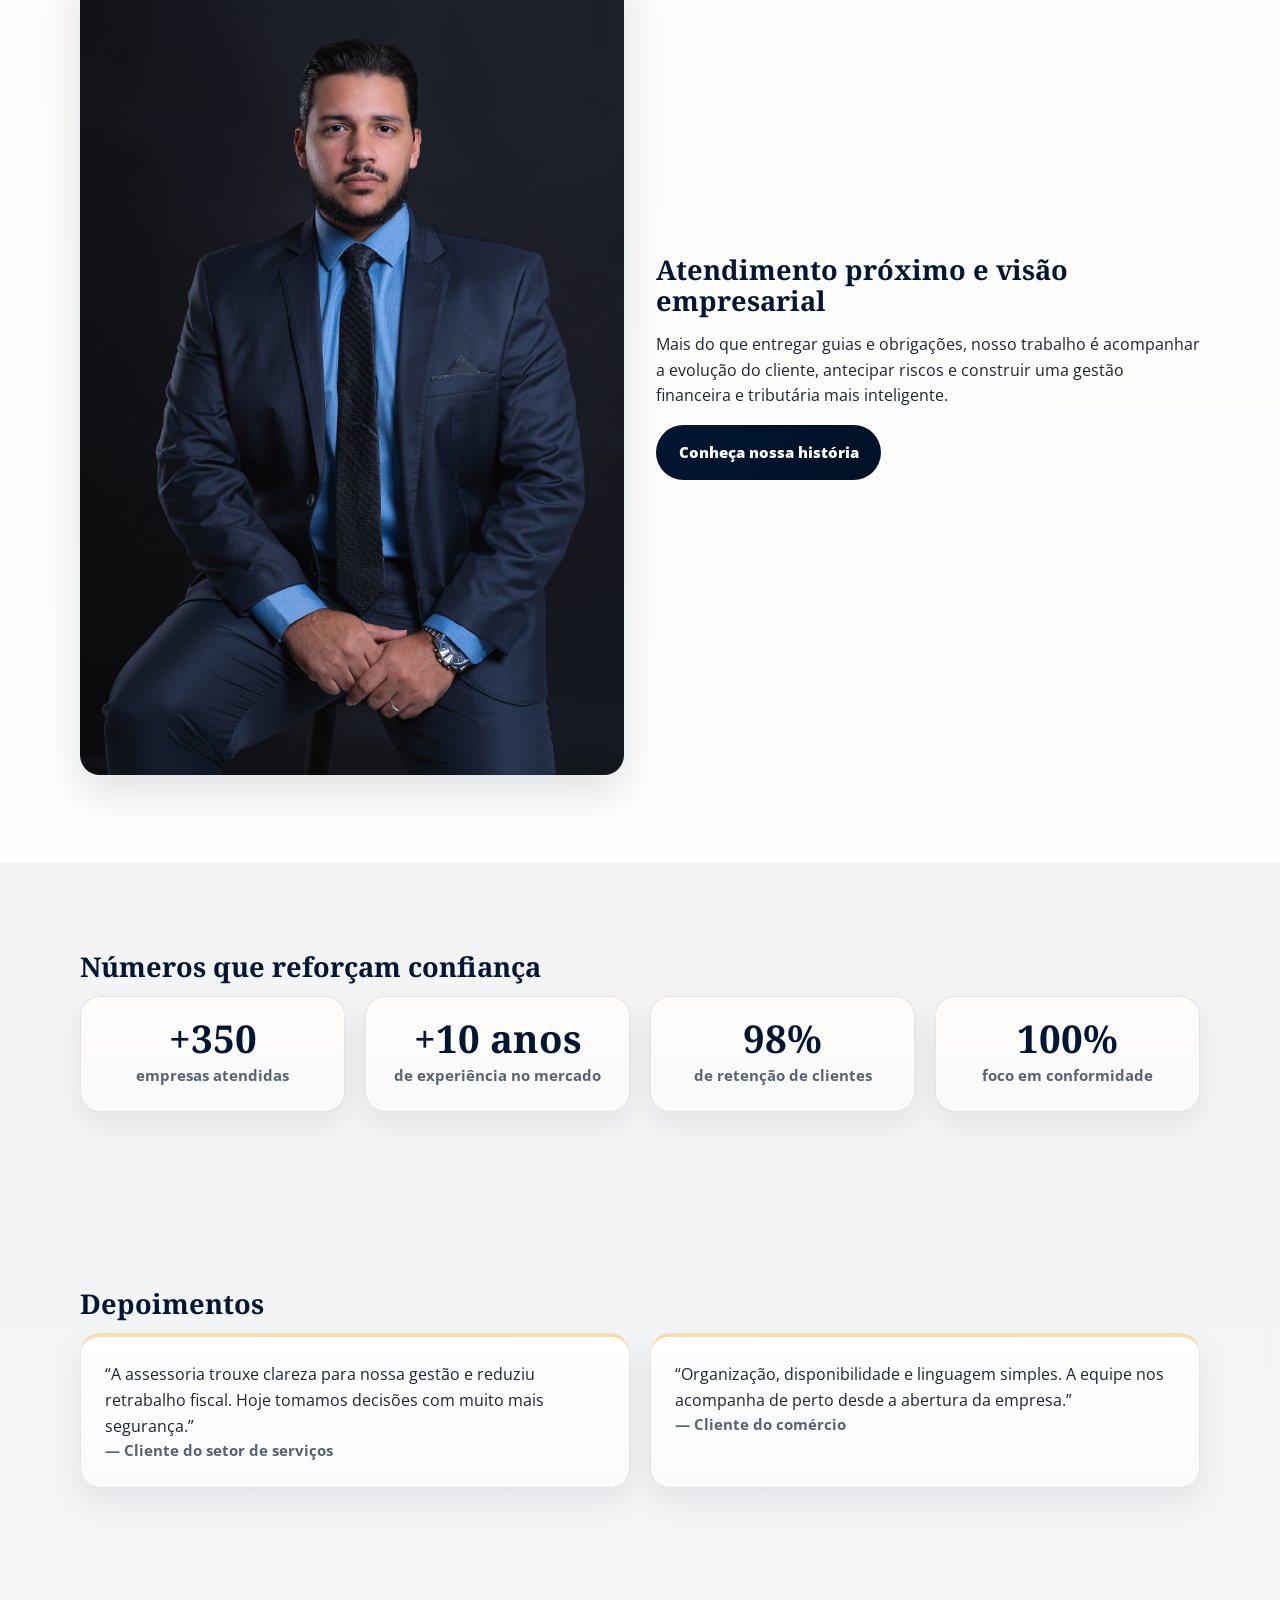
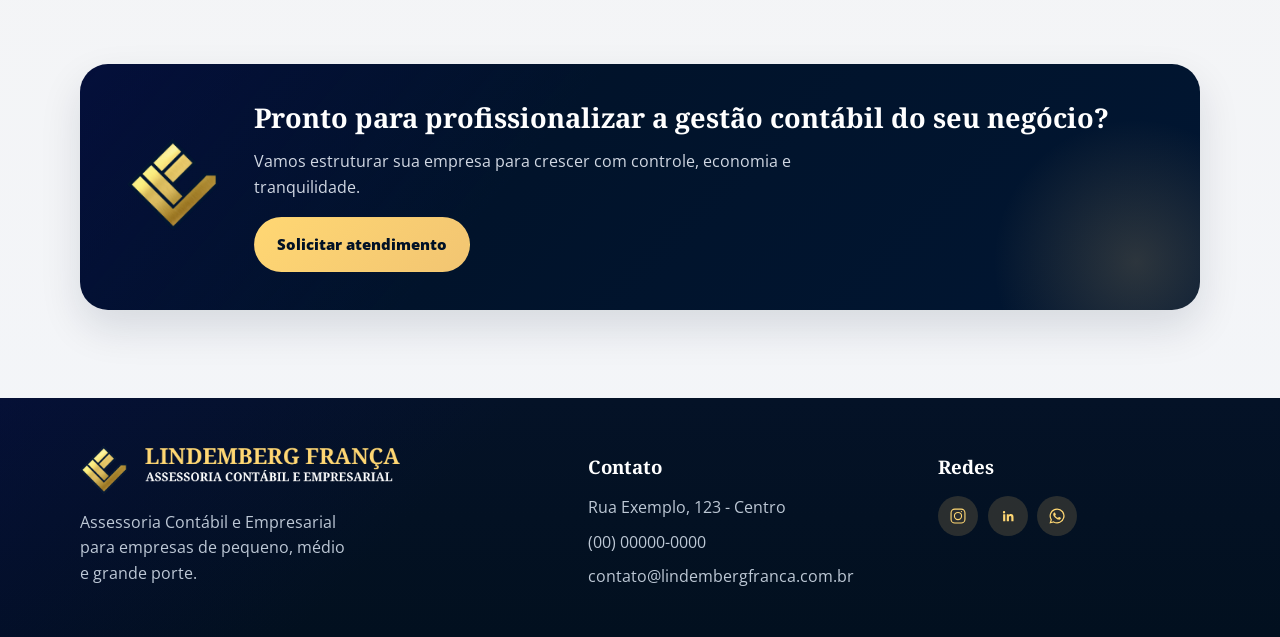
==== commit de495642: "waiting copy from client" ====
--- a/index.html
+++ b/index.html
@@ -154,9 +154,27 @@
         <div class="footer-block">
           <h3>Redes</h3>
           <ul class="social-list">
-            <li><a href="#" aria-label="Instagram">IG</a></li>
-            <li><a href="#" aria-label="LinkedIn">IN</a></li>
-            <li><a href="#" aria-label="WhatsApp">WA</a></li>
+            <li>
+              <a href="#" aria-label="Instagram">
+                <svg viewBox="0 0 24 24" aria-hidden="true">
+                  <path d="M7.75 2h8.5A5.75 5.75 0 0 1 22 7.75v8.5A5.75 5.75 0 0 1 16.25 22h-8.5A5.75 5.75 0 0 1 2 16.25v-8.5A5.75 5.75 0 0 1 7.75 2Zm0 1.5A4.25 4.25 0 0 0 3.5 7.75v8.5A4.25 4.25 0 0 0 7.75 20.5h8.5a4.25 4.25 0 0 0 4.25-4.25v-8.5A4.25 4.25 0 0 0 16.25 3.5h-8.5Zm8.88 1.75a.87.87 0 1 1 0 1.75.87.87 0 0 1 0-1.75ZM12 6.5A5.5 5.5 0 1 1 6.5 12 5.5 5.5 0 0 1 12 6.5Zm0 1.5A4 4 0 1 0 16 12a4 4 0 0 0-4-4Z" />
+                </svg>
+              </a>
+            </li>
+            <li>
+              <a href="#" aria-label="LinkedIn">
+                <svg viewBox="0 0 24 24" aria-hidden="true">
+                  <path d="M6.94 8.5A1.56 1.56 0 1 1 6.93 5.4a1.56 1.56 0 0 1 .01 3.1ZM5.5 9.75H8.4V19H5.5V9.75Zm4.72 0H13v1.26h.04c.39-.74 1.35-1.52 2.78-1.52 2.97 0 3.52 1.95 3.52 4.49V19h-2.9v-4.45c0-1.06-.02-2.42-1.47-2.42-1.48 0-1.71 1.16-1.71 2.35V19h-2.9V9.75Z" />
+                </svg>
+              </a>
+            </li>
+            <li>
+              <a href="#" aria-label="WhatsApp">
+                <svg viewBox="0 0 24 24" aria-hidden="true">
+                  <path d="M12.04 2A9.9 9.9 0 0 0 3.5 16.88L2 22l5.25-1.38A9.96 9.96 0 1 0 12.04 2Zm0 18.36a8.3 8.3 0 0 1-4.23-1.16l-.3-.18-3.12.82.83-3.04-.2-.31a8.34 8.34 0 1 1 7.02 3.87Zm4.57-6.24c-.25-.13-1.47-.72-1.7-.8-.23-.08-.4-.13-.57.12-.17.25-.65.8-.8.97-.15.17-.3.19-.55.06a6.7 6.7 0 0 1-1.97-1.22 7.36 7.36 0 0 1-1.37-1.7c-.14-.24-.01-.37.11-.5.12-.12.25-.3.37-.44.12-.14.16-.25.25-.42.08-.17.04-.32-.02-.45-.06-.12-.57-1.37-.78-1.87-.2-.48-.4-.42-.57-.43h-.48a.93.93 0 0 0-.67.31c-.23.25-.88.86-.88 2.1s.9 2.44 1.03 2.6c.13.17 1.76 2.68 4.26 3.76.59.26 1.06.42 1.42.54.6.19 1.15.16 1.58.1.48-.07 1.47-.6 1.68-1.18.21-.58.21-1.08.15-1.18-.06-.1-.23-.15-.48-.27Z" />
+                </svg>
+              </a>
+            </li>
           </ul>
         </div>
       </div>
--- a/assets/css/style.css
+++ b/assets/css/style.css
@@ -570,6 +570,20 @@
   background: rgba(242, 197, 114, 0.16);
   color: var(--gold-soft);
   font-weight: 800;
+  font-size: 1rem;
+  transition: transform 0.2s ease, background-color 0.2s ease, color 0.2s ease;
+}
+
+.social-list svg {
+  width: 18px;
+  height: 18px;
+  fill: currentColor;
+}
+
+.social-list a:hover {
+  transform: translateY(-2px);
+  background: rgba(242, 197, 114, 0.24);
+  color: #fff3cf;
 }
 
 .fade-in {
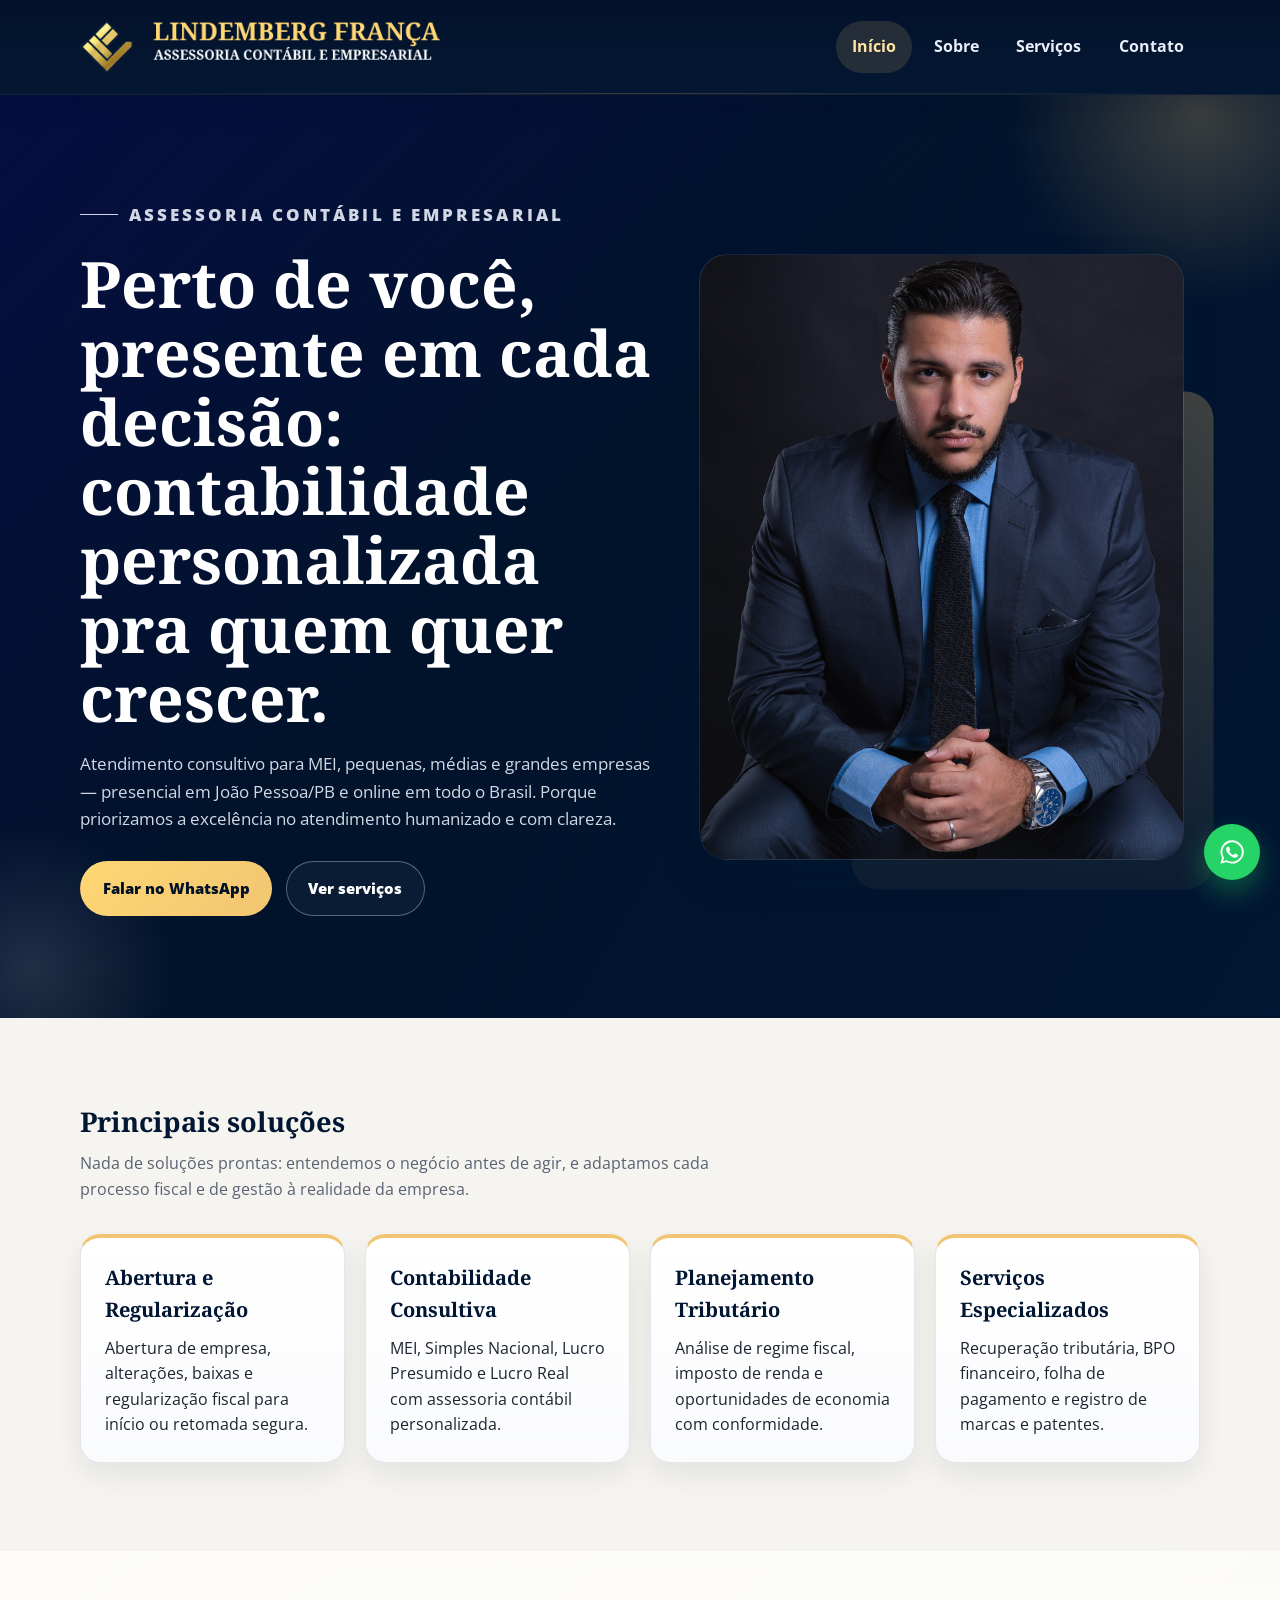
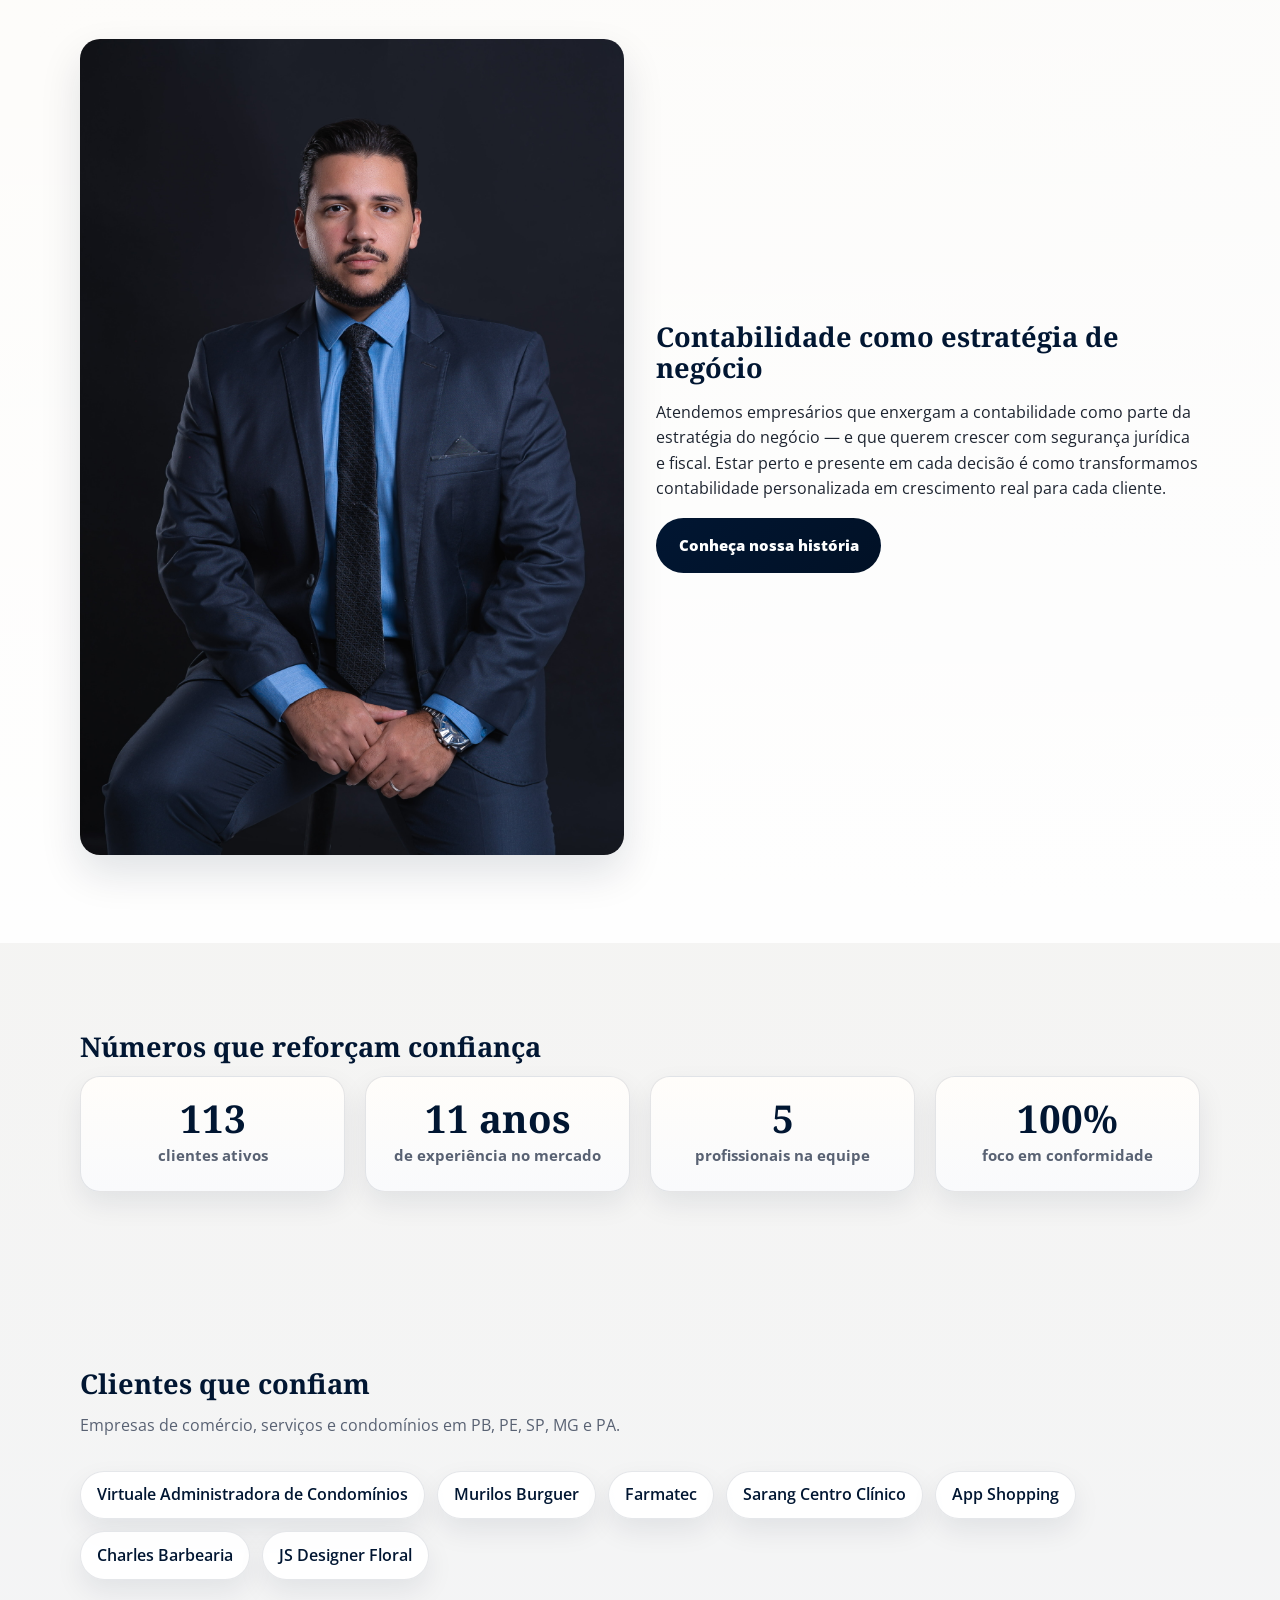
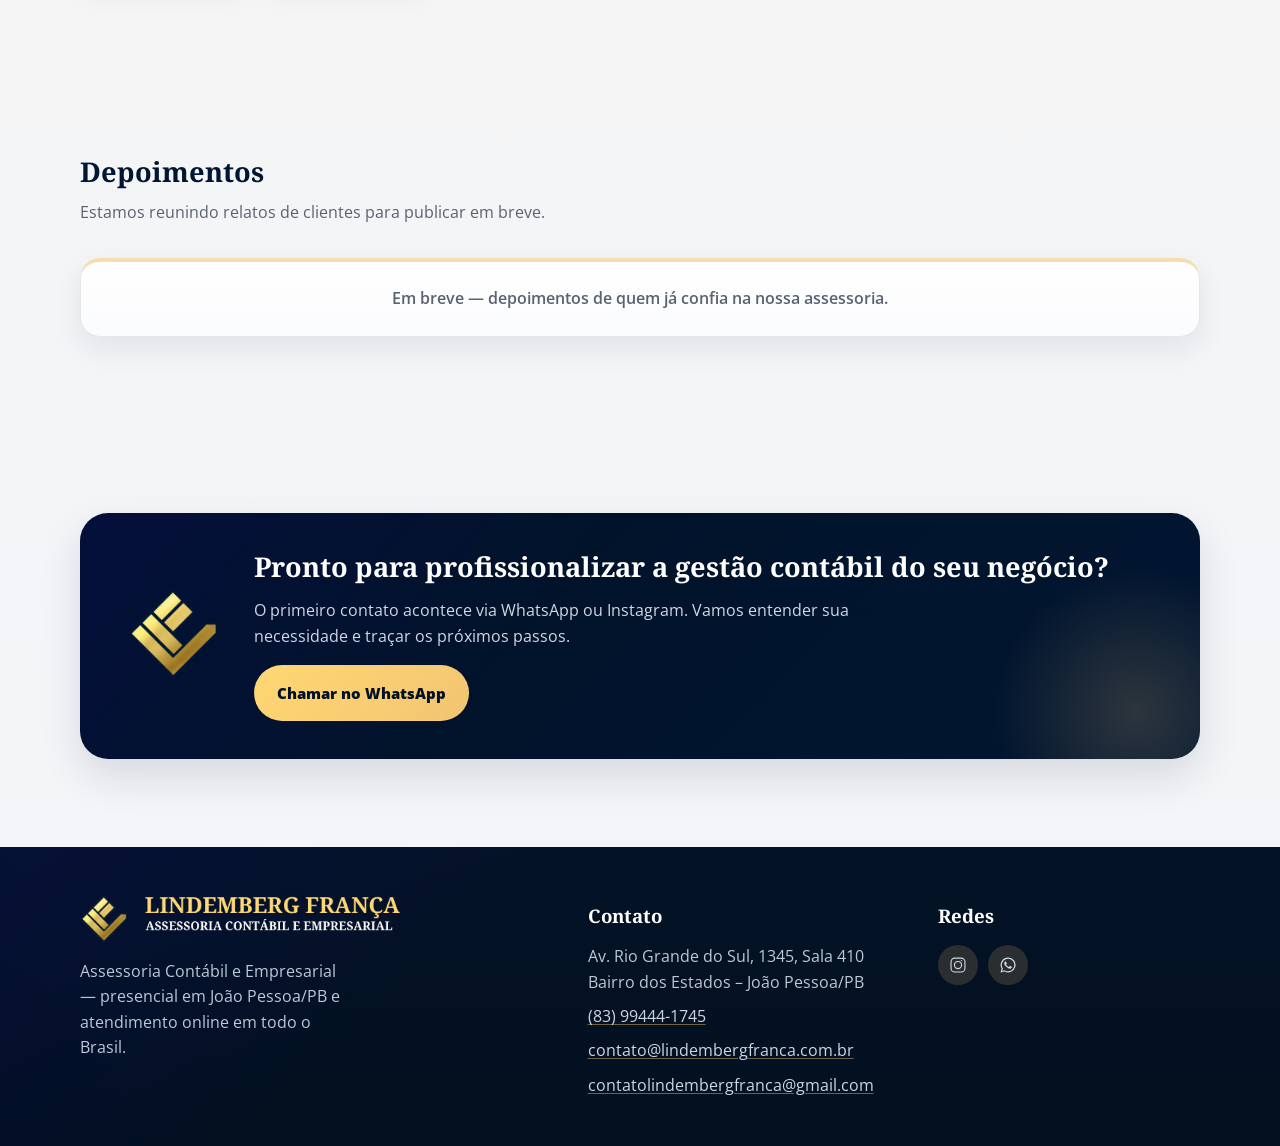
==== commit 1391aef6: "update contacts" ====
--- a/index.html
+++ b/index.html
@@ -5,7 +5,7 @@
     <meta name="viewport" content="width=device-width, initial-scale=1.0" />
     <meta
       name="description"
-      content="Lindemberg França Assessoria Contábil e Empresarial: abertura de empresa, contabilidade, planejamento tributário, folha e consultoria para crescimento com segurança."
+      content="Contabilidade online e assessoria contábil em todo o Brasil. Lindemberg França: contabilidade consultiva e personalizada em João Pessoa/PB e atendimento remoto nacional."
     />
     <title>Lindemberg França | Assessoria Contábil e Empresarial</title>
     <link rel="preconnect" href="https://fonts.googleapis.com" />
@@ -40,13 +40,13 @@
         <div class="container hero-grid">
           <div class="hero-copy">
             <p class="kicker">ASSESSORIA CONTÁBIL E EMPRESARIAL</p>
-            <h1>Gestão contábil estratégica para quem quer crescer com segurança.</h1>
+            <h1>Perto de você, presente em cada decisão: contabilidade personalizada pra quem quer crescer.</h1>
             <p>
-              A Lindemberg França oferece atendimento consultivo para empresas e profissionais
-              que precisam de organização fiscal, redução de riscos e decisões baseadas em números.
+              Atendimento consultivo para MEI, pequenas, médias e grandes empresas — presencial em João Pessoa/PB
+              e online em todo o Brasil. Porque priorizamos a excelência no atendimento humanizado e com clareza.
             </p>
             <div class="hero-actions">
-              <a class="btn btn-gold" href="contact.html">Falar com especialista</a>
+              <a class="btn btn-gold" href="https://wa.me/5583994441745" target="_blank" rel="noopener noreferrer">Falar no WhatsApp</a>
               <a class="btn btn-outline" href="services.html">Ver serviços</a>
             </div>
           </div>
@@ -59,23 +59,25 @@
       <section class="section" id="services-overview">
         <div class="container">
           <h2>Principais soluções</h2>
-          <p class="section-subtitle">Serviços completos para manter sua empresa regular, eficiente e preparada para evoluir.</p>
+          <p class="section-subtitle">
+            Nada de soluções prontas: entendemos o negócio antes de agir, e adaptamos cada processo fiscal e de gestão à realidade da empresa.
+          </p>
           <div class="card-grid">
             <article class="card">
               <h3>Abertura e Regularização</h3>
-              <p>Constituição de empresa, enquadramento tributário e organização documental para início seguro.</p>
+              <p>Abertura de empresa, alterações, baixas e regularização fiscal para início ou retomada segura.</p>
+            </article>
+            <article class="card">
+              <h3>Contabilidade Consultiva</h3>
+              <p>MEI, Simples Nacional, Lucro Presumido e Lucro Real com assessoria contábil personalizada.</p>
             </article>
             <article class="card">
               <h3>Planejamento Tributário</h3>
-              <p>Análise de regime fiscal e oportunidades de economia com foco em conformidade e previsibilidade.</p>
+              <p>Análise de regime fiscal, imposto de renda e oportunidades de economia com conformidade.</p>
             </article>
             <article class="card">
-              <h3>Contabilidade Consultiva</h3>
-              <p>Relatórios gerenciais, indicadores e orientação estratégica para apoiar decisões de gestão.</p>
-            </article>
-            <article class="card">
-              <h3>Folha de Pagamento</h3>
-              <p>Rotinas de departamento pessoal, admissões, encargos e obrigações trabalhistas em dia.</p>
+              <h3>Serviços Especializados</h3>
+              <p>Recuperação tributária, BPO financeiro, folha de pagamento e registro de marcas e patentes.</p>
             </article>
           </div>
         </div>
@@ -85,10 +87,11 @@
         <div class="container split">
           <img src="assets/img/lindember-perfil-3.jpeg" alt="Lindemberg França em retrato profissional" class="portrait" />
           <div>
-            <h2>Atendimento próximo e visão empresarial</h2>
+            <h2>Contabilidade como estratégia de negócio</h2>
             <p>
-              Mais do que entregar guias e obrigações, nosso trabalho é acompanhar a evolução do cliente,
-              antecipar riscos e construir uma gestão financeira e tributária mais inteligente.
+              Atendemos empresários que enxergam a contabilidade como parte da estratégia do negócio — e que querem
+              crescer com segurança jurídica e fiscal. Estar perto e presente em cada decisão é como transformamos
+              contabilidade personalizada em crescimento real para cada cliente.
             </p>
             <a class="btn btn-navy" href="about.html">Conheça nossa história</a>
           </div>
@@ -99,30 +102,36 @@
         <div class="container">
           <h2>Números que reforçam confiança</h2>
           <div class="stats-grid">
-            <div class="stat"><strong>+350</strong><span>empresas atendidas</span></div>
-            <div class="stat"><strong>+10 anos</strong><span>de experiência no mercado</span></div>
-            <div class="stat"><strong>98%</strong><span>de retenção de clientes</span></div>
+            <div class="stat"><strong>113</strong><span>clientes ativos</span></div>
+            <div class="stat"><strong>11 anos</strong><span>de experiência no mercado</span></div>
+            <div class="stat"><strong>5</strong><span>profissionais na equipe</span></div>
             <div class="stat"><strong>100%</strong><span>foco em conformidade</span></div>
           </div>
+        </div>
+      </section>
+
+      <section class="section clients">
+        <div class="container">
+          <h2>Clientes que confiam</h2>
+          <p class="section-subtitle">Empresas de comércio, serviços e condomínios em PB, PE, SP, MG e PA.</p>
+          <ul class="clients-list">
+            <li>Virtuale Administradora de Condomínios</li>
+            <li>Murilos Burguer</li>
+            <li>Farmatec</li>
+            <li>Sarang Centro Clínico</li>
+            <li>App Shopping</li>
+            <li>Charles Barbearia</li>
+            <li>JS Designer Floral</li>
+          </ul>
         </div>
       </section>
 
       <section class="section testimonials">
         <div class="container">
           <h2>Depoimentos</h2>
-          <div class="card-grid cols-2">
-            <article class="card">
-              <blockquote>
-                “A assessoria trouxe clareza para nossa gestão e reduziu retrabalho fiscal. Hoje tomamos decisões com muito mais segurança.”
-              </blockquote>
-              <p class="quote-author">— Cliente do setor de serviços</p>
-            </article>
-            <article class="card">
-              <blockquote>
-                “Organização, disponibilidade e linguagem simples. A equipe nos acompanha de perto desde a abertura da empresa.”
-              </blockquote>
-              <p class="quote-author">— Cliente do comércio</p>
-            </article>
+          <p class="section-subtitle">Estamos reunindo relatos de clientes para publicar em breve.</p>
+          <div class="card coming-soon">
+            <p>Em breve — depoimentos de quem já confia na nossa assessoria.</p>
           </div>
         </div>
       </section>
@@ -132,8 +141,8 @@
           <img src="assets/img/logo-icone.png" alt="Ícone da marca Lindemberg França" />
           <div class="cta-content">
             <h2>Pronto para profissionalizar a gestão contábil do seu negócio?</h2>
-            <p>Vamos estruturar sua empresa para crescer com controle, economia e tranquilidade.</p>
-            <a class="btn btn-gold" href="contact.html">Solicitar atendimento</a>
+            <p>O primeiro contato acontece via WhatsApp ou Instagram. Vamos entender sua necessidade e traçar os próximos passos.</p>
+            <a class="btn btn-gold" href="https://wa.me/5583994441745" target="_blank" rel="noopener noreferrer">Chamar no WhatsApp</a>
           </div>
         </div>
       </section>
@@ -143,33 +152,27 @@
       <div class="container footer-grid">
         <div class="footer-brand">
           <img src="assets/img/logo-horizontal.PNG" alt="Lindemberg França" class="footer-logo" />
-          <p>Assessoria Contábil e Empresarial para empresas de pequeno, médio e grande porte.</p>
+          <p>Assessoria Contábil e Empresarial — presencial em João Pessoa/PB e atendimento online em todo o Brasil.</p>
         </div>
         <div class="footer-block">
           <h3>Contato</h3>
-          <p>Rua Exemplo, 123 - Centro</p>
-          <p>(00) 00000-0000</p>
-          <p>contato@lindembergfranca.com.br</p>
+          <p>Av. Rio Grande do Sul, 1345, Sala 410<br />Bairro dos Estados – João Pessoa/PB</p>
+          <p><a href="tel:+5583994441745">(83) 99444-1745</a></p>
+          <p><a href="mailto:contato@lindembergfranca.com.br">contato@lindembergfranca.com.br</a></p>
+          <p><a href="mailto:contatolindembergfranca@gmail.com">contatolindembergfranca@gmail.com</a></p>
         </div>
         <div class="footer-block">
           <h3>Redes</h3>
           <ul class="social-list">
             <li>
-              <a href="#" aria-label="Instagram">
+              <a href="https://www.instagram.com/lindemberg.contador/" target="_blank" rel="noopener noreferrer" aria-label="Instagram">
                 <svg viewBox="0 0 24 24" aria-hidden="true">
                   <path d="M7.75 2h8.5A5.75 5.75 0 0 1 22 7.75v8.5A5.75 5.75 0 0 1 16.25 22h-8.5A5.75 5.75 0 0 1 2 16.25v-8.5A5.75 5.75 0 0 1 7.75 2Zm0 1.5A4.25 4.25 0 0 0 3.5 7.75v8.5A4.25 4.25 0 0 0 7.75 20.5h8.5a4.25 4.25 0 0 0 4.25-4.25v-8.5A4.25 4.25 0 0 0 16.25 3.5h-8.5Zm8.88 1.75a.87.87 0 1 1 0 1.75.87.87 0 0 1 0-1.75ZM12 6.5A5.5 5.5 0 1 1 6.5 12 5.5 5.5 0 0 1 12 6.5Zm0 1.5A4 4 0 1 0 16 12a4 4 0 0 0-4-4Z" />
                 </svg>
               </a>
             </li>
             <li>
-              <a href="#" aria-label="LinkedIn">
-                <svg viewBox="0 0 24 24" aria-hidden="true">
-                  <path d="M6.94 8.5A1.56 1.56 0 1 1 6.93 5.4a1.56 1.56 0 0 1 .01 3.1ZM5.5 9.75H8.4V19H5.5V9.75Zm4.72 0H13v1.26h.04c.39-.74 1.35-1.52 2.78-1.52 2.97 0 3.52 1.95 3.52 4.49V19h-2.9v-4.45c0-1.06-.02-2.42-1.47-2.42-1.48 0-1.71 1.16-1.71 2.35V19h-2.9V9.75Z" />
-                </svg>
-              </a>
-            </li>
-            <li>
-              <a href="#" aria-label="WhatsApp">
+              <a href="https://wa.me/5583994441745" target="_blank" rel="noopener noreferrer" aria-label="WhatsApp">
                 <svg viewBox="0 0 24 24" aria-hidden="true">
                   <path d="M12.04 2A9.9 9.9 0 0 0 3.5 16.88L2 22l5.25-1.38A9.96 9.96 0 1 0 12.04 2Zm0 18.36a8.3 8.3 0 0 1-4.23-1.16l-.3-.18-3.12.82.83-3.04-.2-.31a8.34 8.34 0 1 1 7.02 3.87Zm4.57-6.24c-.25-.13-1.47-.72-1.7-.8-.23-.08-.4-.13-.57.12-.17.25-.65.8-.8.97-.15.17-.3.19-.55.06a6.7 6.7 0 0 1-1.97-1.22 7.36 7.36 0 0 1-1.37-1.7c-.14-.24-.01-.37.11-.5.12-.12.25-.3.37-.44.12-.14.16-.25.25-.42.08-.17.04-.32-.02-.45-.06-.12-.57-1.37-.78-1.87-.2-.48-.4-.42-.57-.43h-.48a.93.93 0 0 0-.67.31c-.23.25-.88.86-.88 2.1s.9 2.44 1.03 2.6c.13.17 1.76 2.68 4.26 3.76.59.26 1.06.42 1.42.54.6.19 1.15.16 1.58.1.48-.07 1.47-.6 1.68-1.18.21-.58.21-1.08.15-1.18-.06-.1-.23-.15-.48-.27Z" />
                 </svg>
@@ -179,5 +182,11 @@
         </div>
       </div>
     </footer>
+
+    <a class="whatsapp-float" href="https://wa.me/5583994441745" target="_blank" rel="noopener noreferrer" aria-label="Falar no WhatsApp">
+      <svg viewBox="0 0 24 24" aria-hidden="true">
+        <path d="M12.04 2A9.9 9.9 0 0 0 3.5 16.88L2 22l5.25-1.38A9.96 9.96 0 1 0 12.04 2Zm0 18.36a8.3 8.3 0 0 1-4.23-1.16l-.3-.18-3.12.82.83-3.04-.2-.31a8.34 8.34 0 1 1 7.02 3.87Zm4.57-6.24c-.25-.13-1.47-.72-1.7-.8-.23-.08-.4-.13-.57.12-.17.25-.65.8-.8.97-.15.17-.3.19-.55.06a6.7 6.7 0 0 1-1.97-1.22 7.36 7.36 0 0 1-1.37-1.7c-.14-.24-.01-.37.11-.5.12-.12.25-.3.37-.44.12-.14.16-.25.25-.42.08-.17.04-.32-.02-.45-.06-.12-.57-1.37-.78-1.87-.2-.48-.4-.42-.57-.43h-.48a.93.93 0 0 0-.67.31c-.23.25-.88.86-.88 2.1s.9 2.44 1.03 2.6c.13.17 1.76 2.68 4.26 3.76.59.26 1.06.42 1.42.54.6.19 1.15.16 1.58.1.48-.07 1.47-.6 1.68-1.18.21-.58.21-1.08.15-1.18-.06-.1-.23-.15-.48-.27Z" />
+      </svg>
+    </a>
   </body>
 </html>
--- a/assets/css/style.css
+++ b/assets/css/style.css
@@ -586,6 +586,119 @@
   color: #fff3cf;
 }
 
+.site-footer a {
+  color: rgba(215, 225, 238, 0.95);
+  text-decoration: underline;
+  text-decoration-color: rgba(242, 197, 114, 0.45);
+  text-underline-offset: 0.15em;
+}
+
+.site-footer a:hover {
+  color: var(--gold-soft);
+}
+
+.contact-card a {
+  color: var(--blue);
+  text-decoration: underline;
+  text-underline-offset: 0.15em;
+}
+
+.clients-list {
+  list-style: none;
+  display: flex;
+  flex-wrap: wrap;
+  gap: 0.75rem;
+  margin: 1.5rem 0 0;
+  padding: 0;
+}
+
+.clients-list li {
+  padding: 0.65rem 1rem;
+  border-radius: 999px;
+  background: rgba(255, 255, 255, 0.92);
+  border: 1px solid var(--border);
+  box-shadow: var(--shadow-soft);
+  font-weight: 600;
+  color: var(--navy);
+}
+
+.coming-soon {
+  text-align: center;
+  color: var(--muted);
+  font-weight: 600;
+}
+
+.values-list {
+  margin: 0;
+  padding-left: 1.1rem;
+}
+
+.values-list li {
+  margin-bottom: 0.55rem;
+}
+
+.values-list li:last-child {
+  margin-bottom: 0;
+}
+
+.crc-note {
+  margin-top: 1.25rem;
+  padding: 0.85rem 1rem;
+  border-radius: var(--radius-sm);
+  background: rgba(242, 197, 114, 0.14);
+  border: 1px solid rgba(242, 197, 114, 0.35);
+}
+
+.contact-channels {
+  background: rgba(255, 255, 255, 0.98);
+  border: 1px solid var(--border);
+  border-radius: var(--radius);
+  box-shadow: var(--shadow-soft);
+  padding: clamp(1.25rem, 3vw, 1.8rem);
+}
+
+.contact-channels h2 {
+  margin-top: 0;
+}
+
+.card-highlight {
+  border-color: rgba(242, 197, 114, 0.55);
+  background: linear-gradient(180deg, rgba(255, 253, 250, 1), rgba(255, 247, 232, 0.95));
+}
+
+.section-cta {
+  margin-top: 2rem;
+  text-align: center;
+}
+
+.whatsapp-float {
+  position: fixed;
+  right: 1.25rem;
+  bottom: 1.25rem;
+  z-index: 90;
+  width: 56px;
+  height: 56px;
+  border-radius: 50%;
+  display: inline-flex;
+  align-items: center;
+  justify-content: center;
+  background: #25d366;
+  color: #fff;
+  box-shadow: 0 12px 28px rgba(37, 211, 102, 0.35);
+  transition: transform 0.2s ease, box-shadow 0.2s ease;
+}
+
+.whatsapp-float svg {
+  width: 28px;
+  height: 28px;
+  fill: currentColor;
+}
+
+.whatsapp-float:hover {
+  transform: translateY(-2px);
+  box-shadow: 0 16px 32px rgba(37, 211, 102, 0.42);
+}
+
 .fade-in {
   animation: fadeIn 0.75s ease;
 }
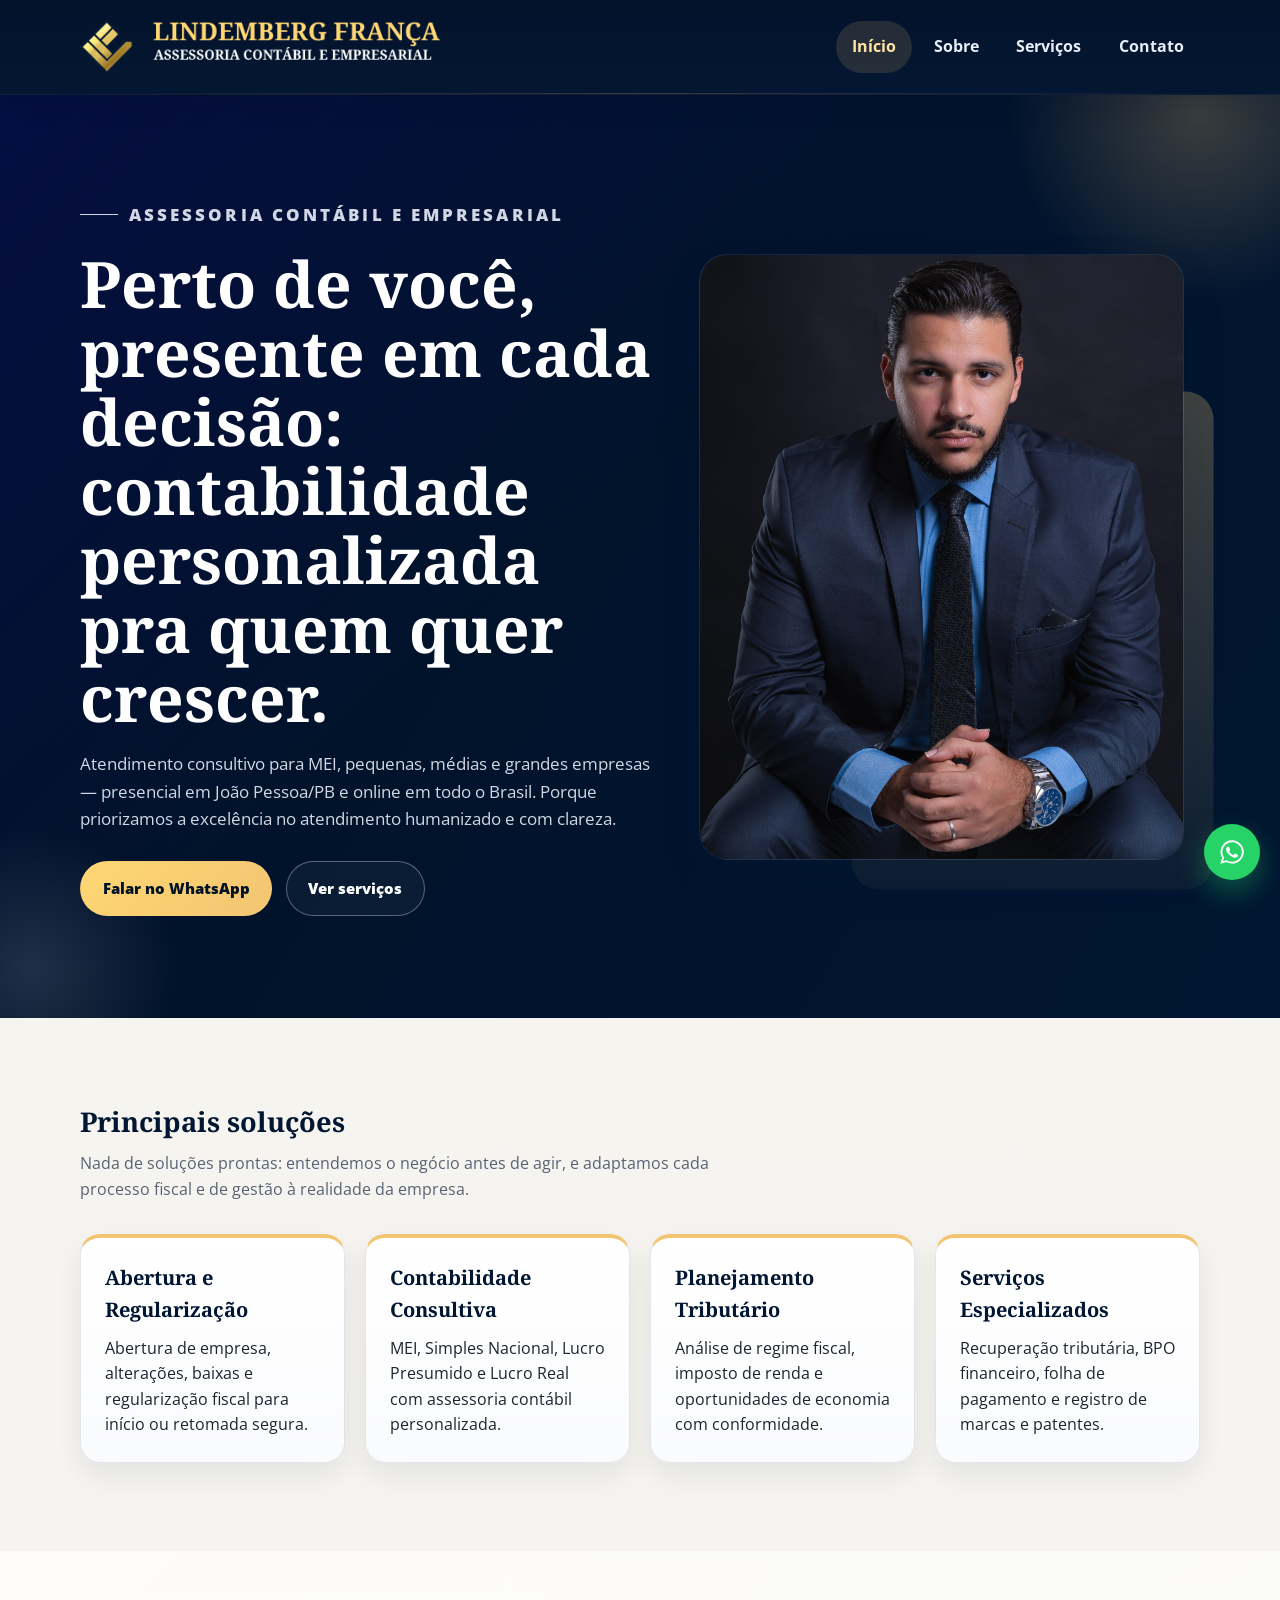
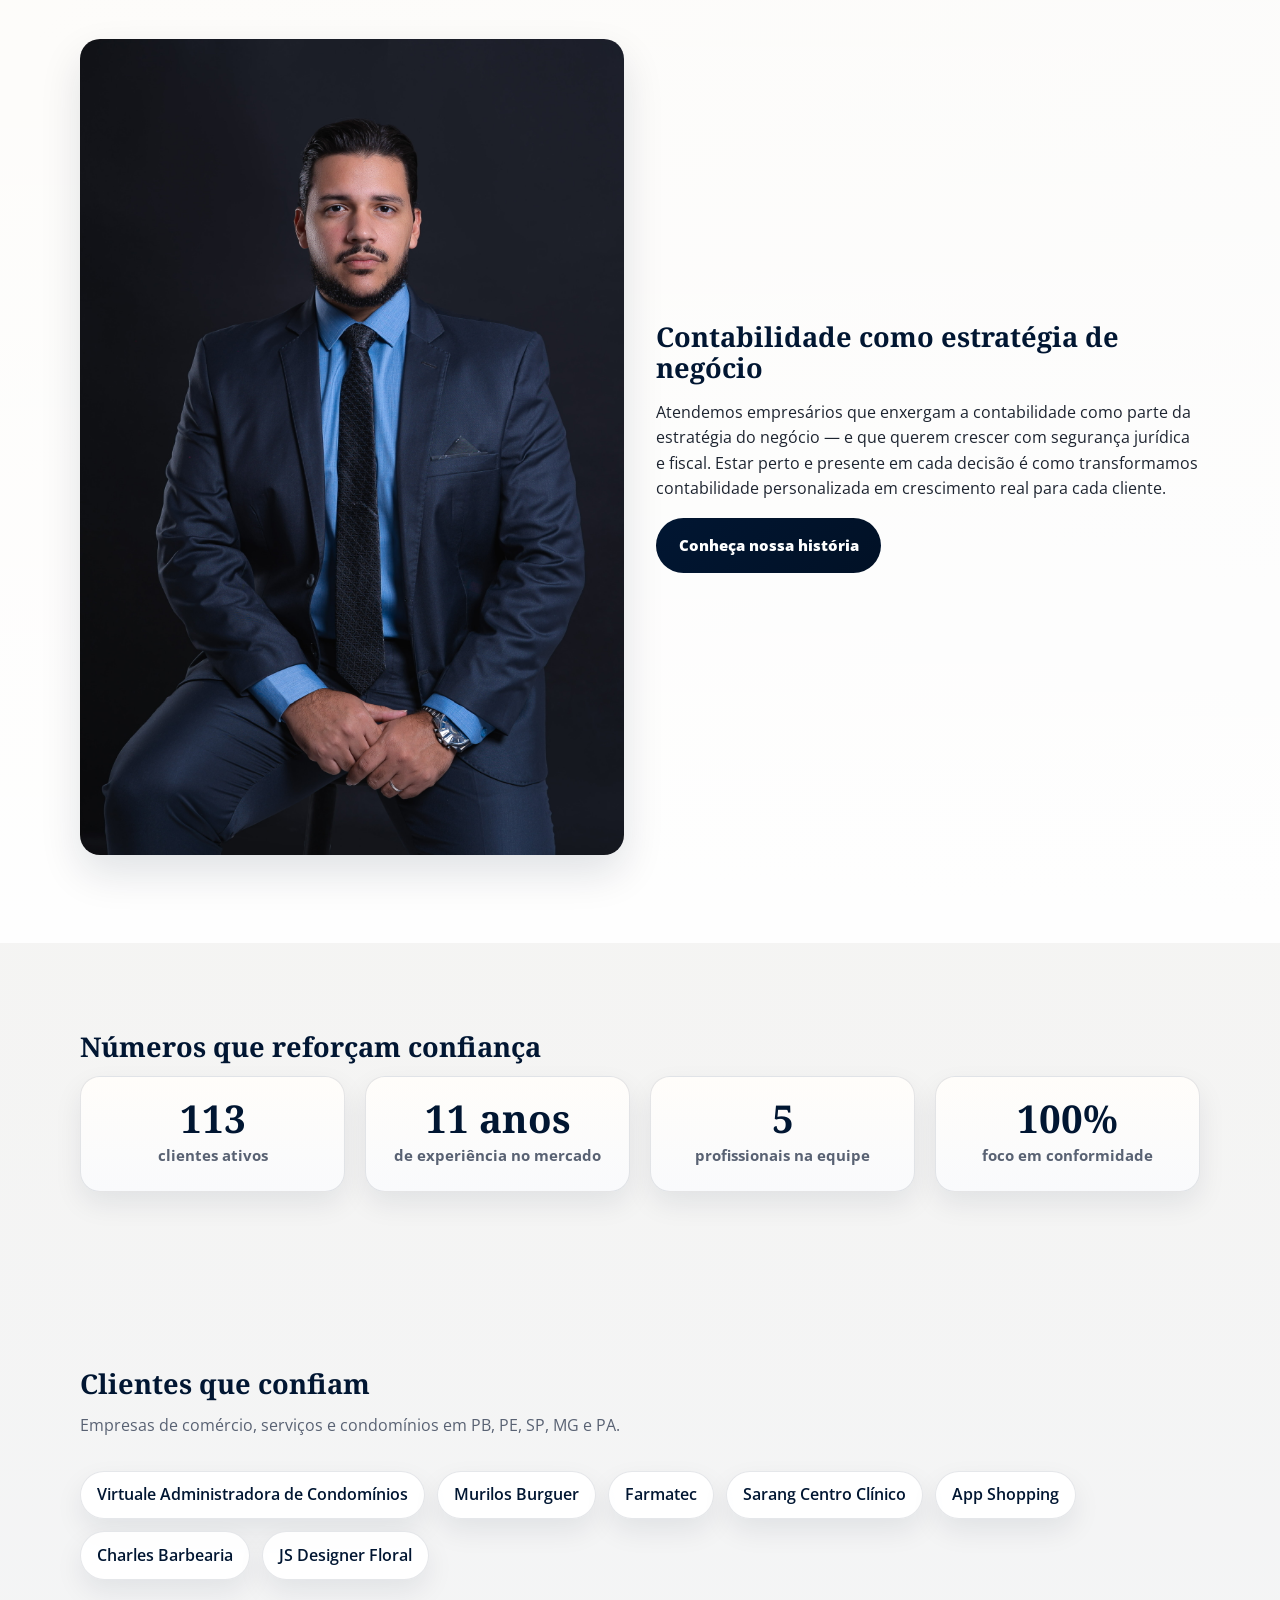
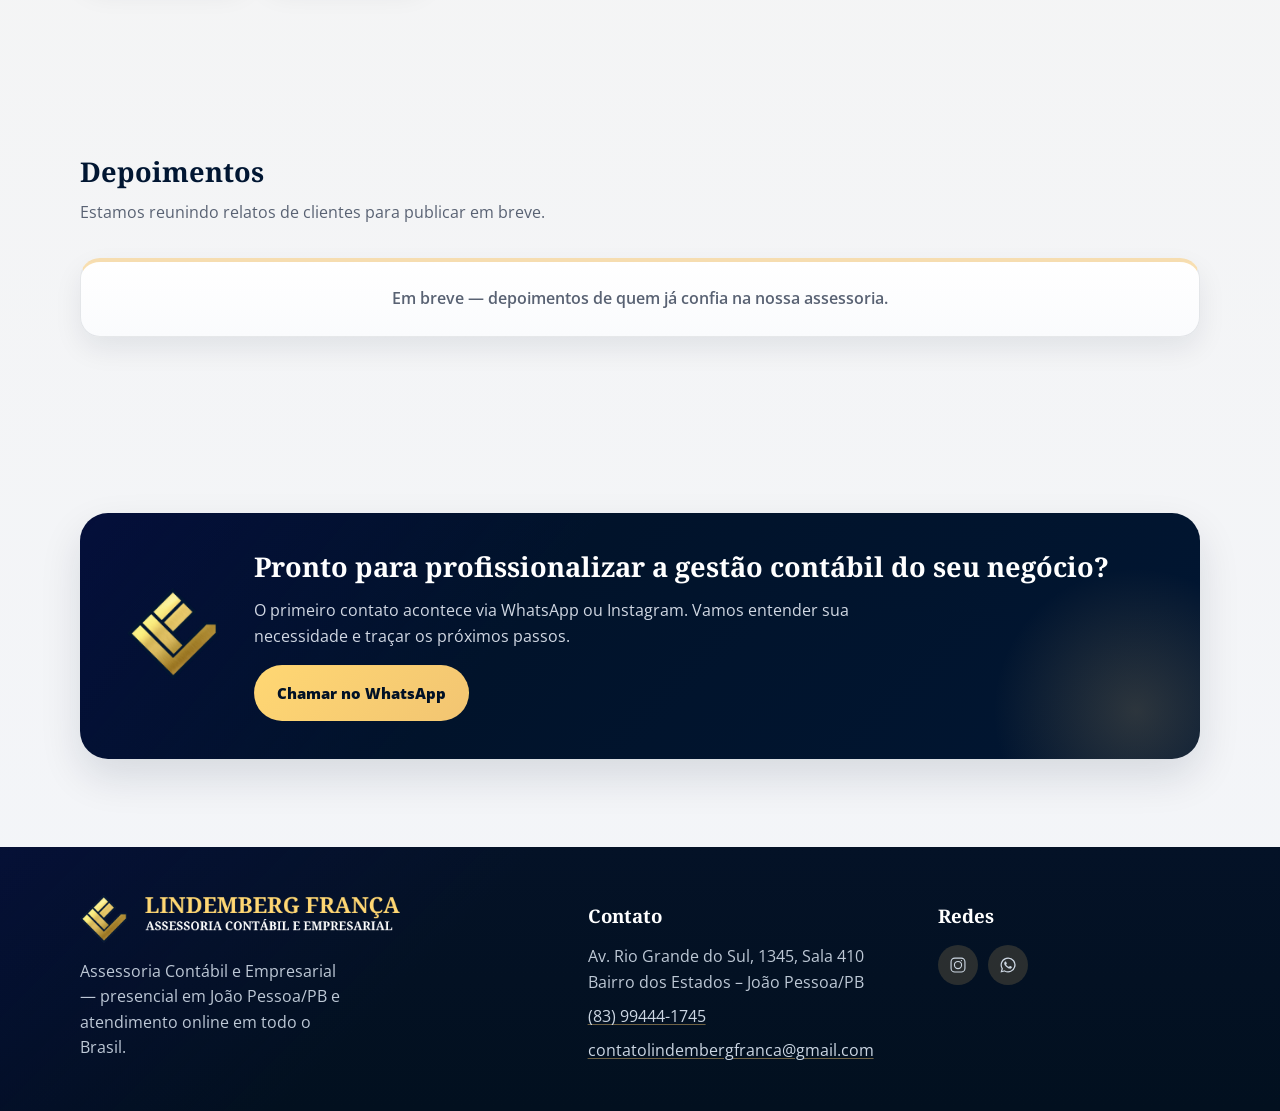
==== commit 66d0a282: "Update contact email in footer Removed outdated email address from contact section." ====
--- a/index.html
+++ b/index.html
@@ -158,7 +158,6 @@
           <h3>Contato</h3>
           <p>Av. Rio Grande do Sul, 1345, Sala 410<br />Bairro dos Estados – João Pessoa/PB</p>
           <p><a href="tel:+5583994441745">(83) 99444-1745</a></p>
-          <p><a href="mailto:contato@lindembergfranca.com.br">contato@lindembergfranca.com.br</a></p>
           <p><a href="mailto:contatolindembergfranca@gmail.com">contatolindembergfranca@gmail.com</a></p>
         </div>
         <div class="footer-block">
